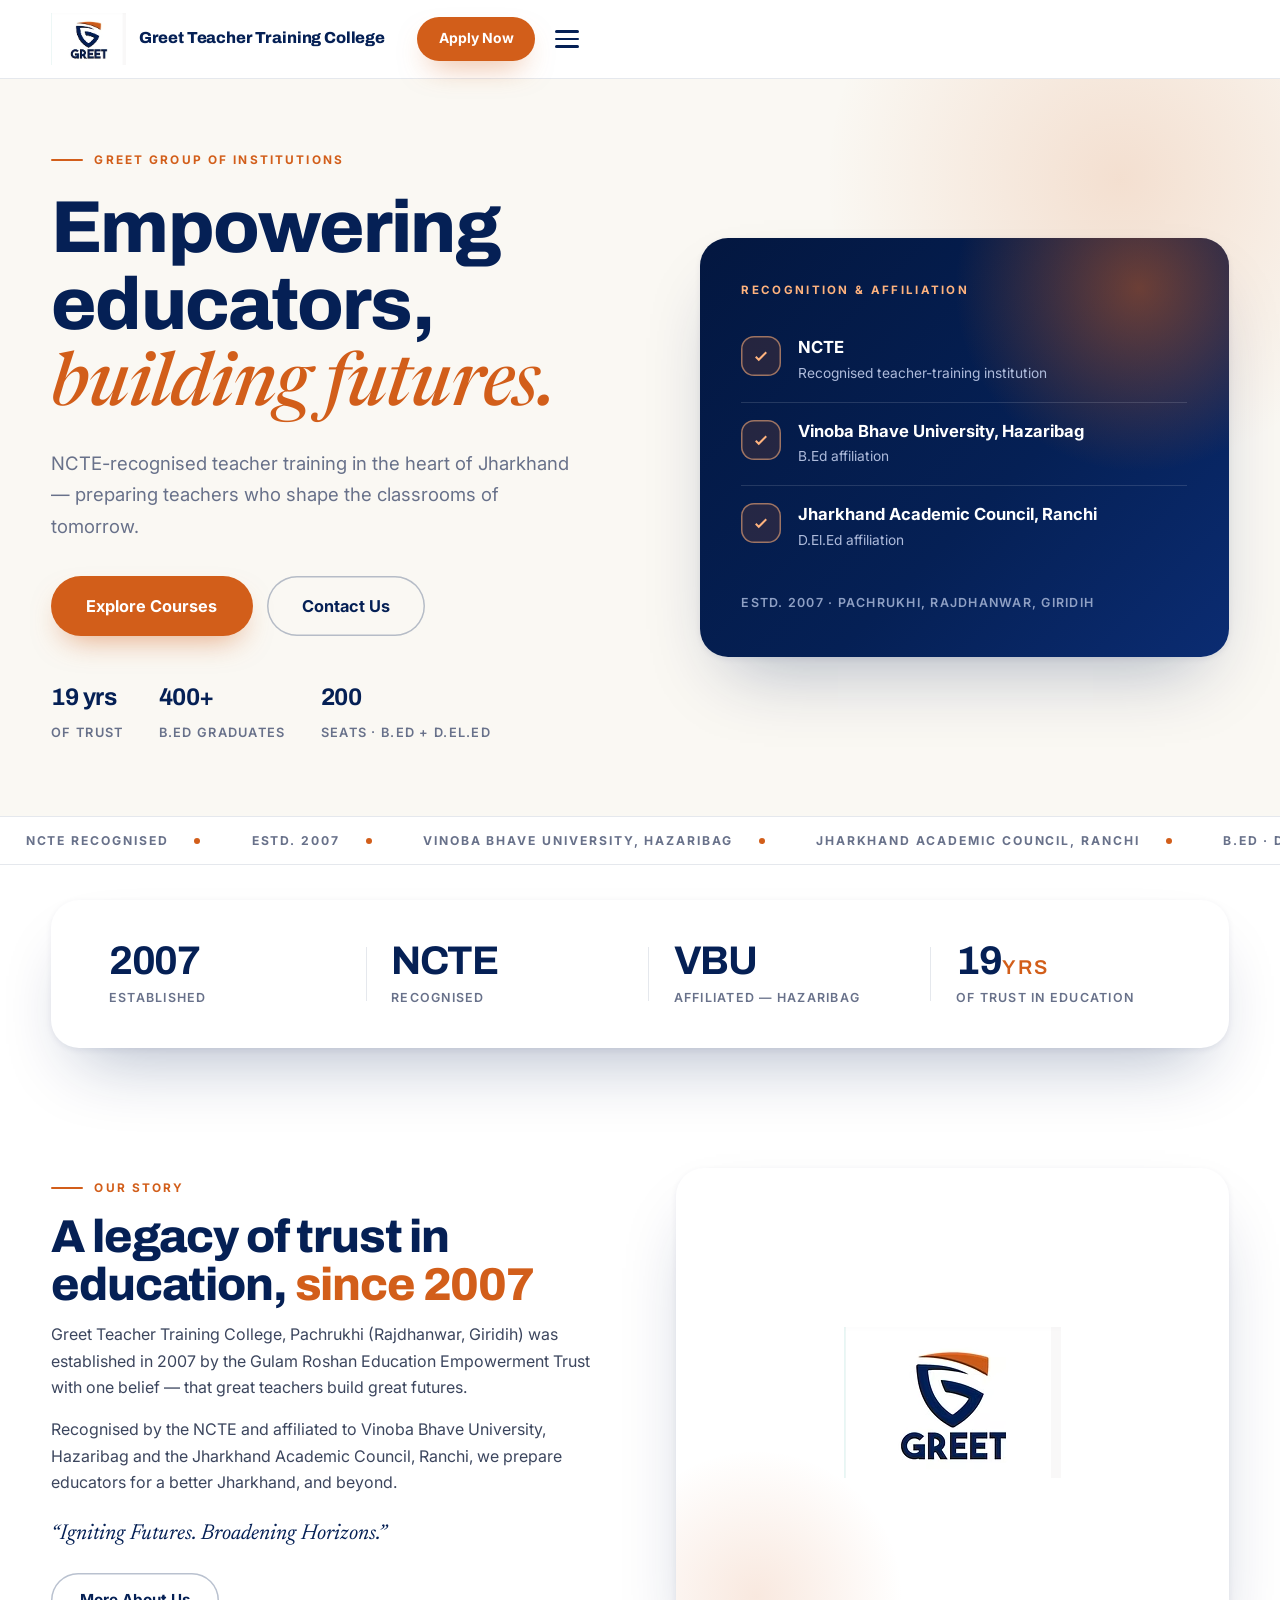
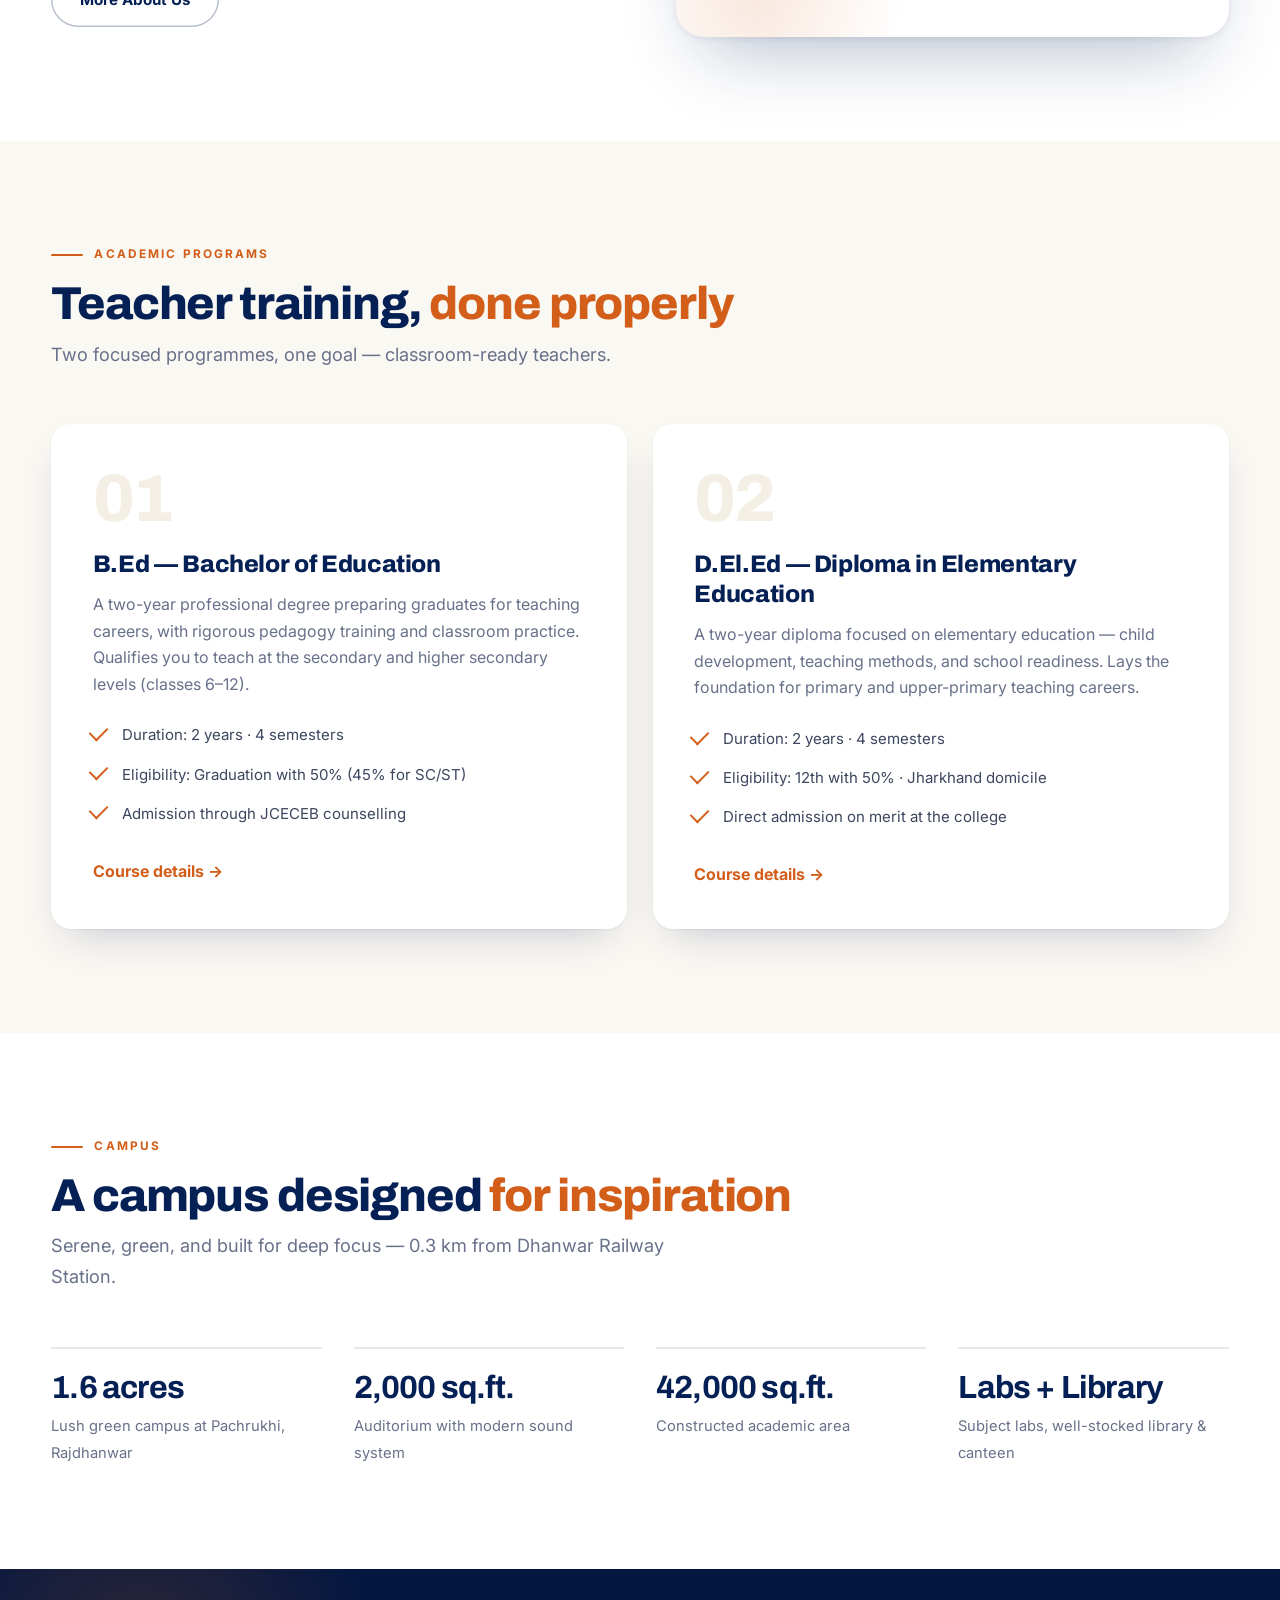
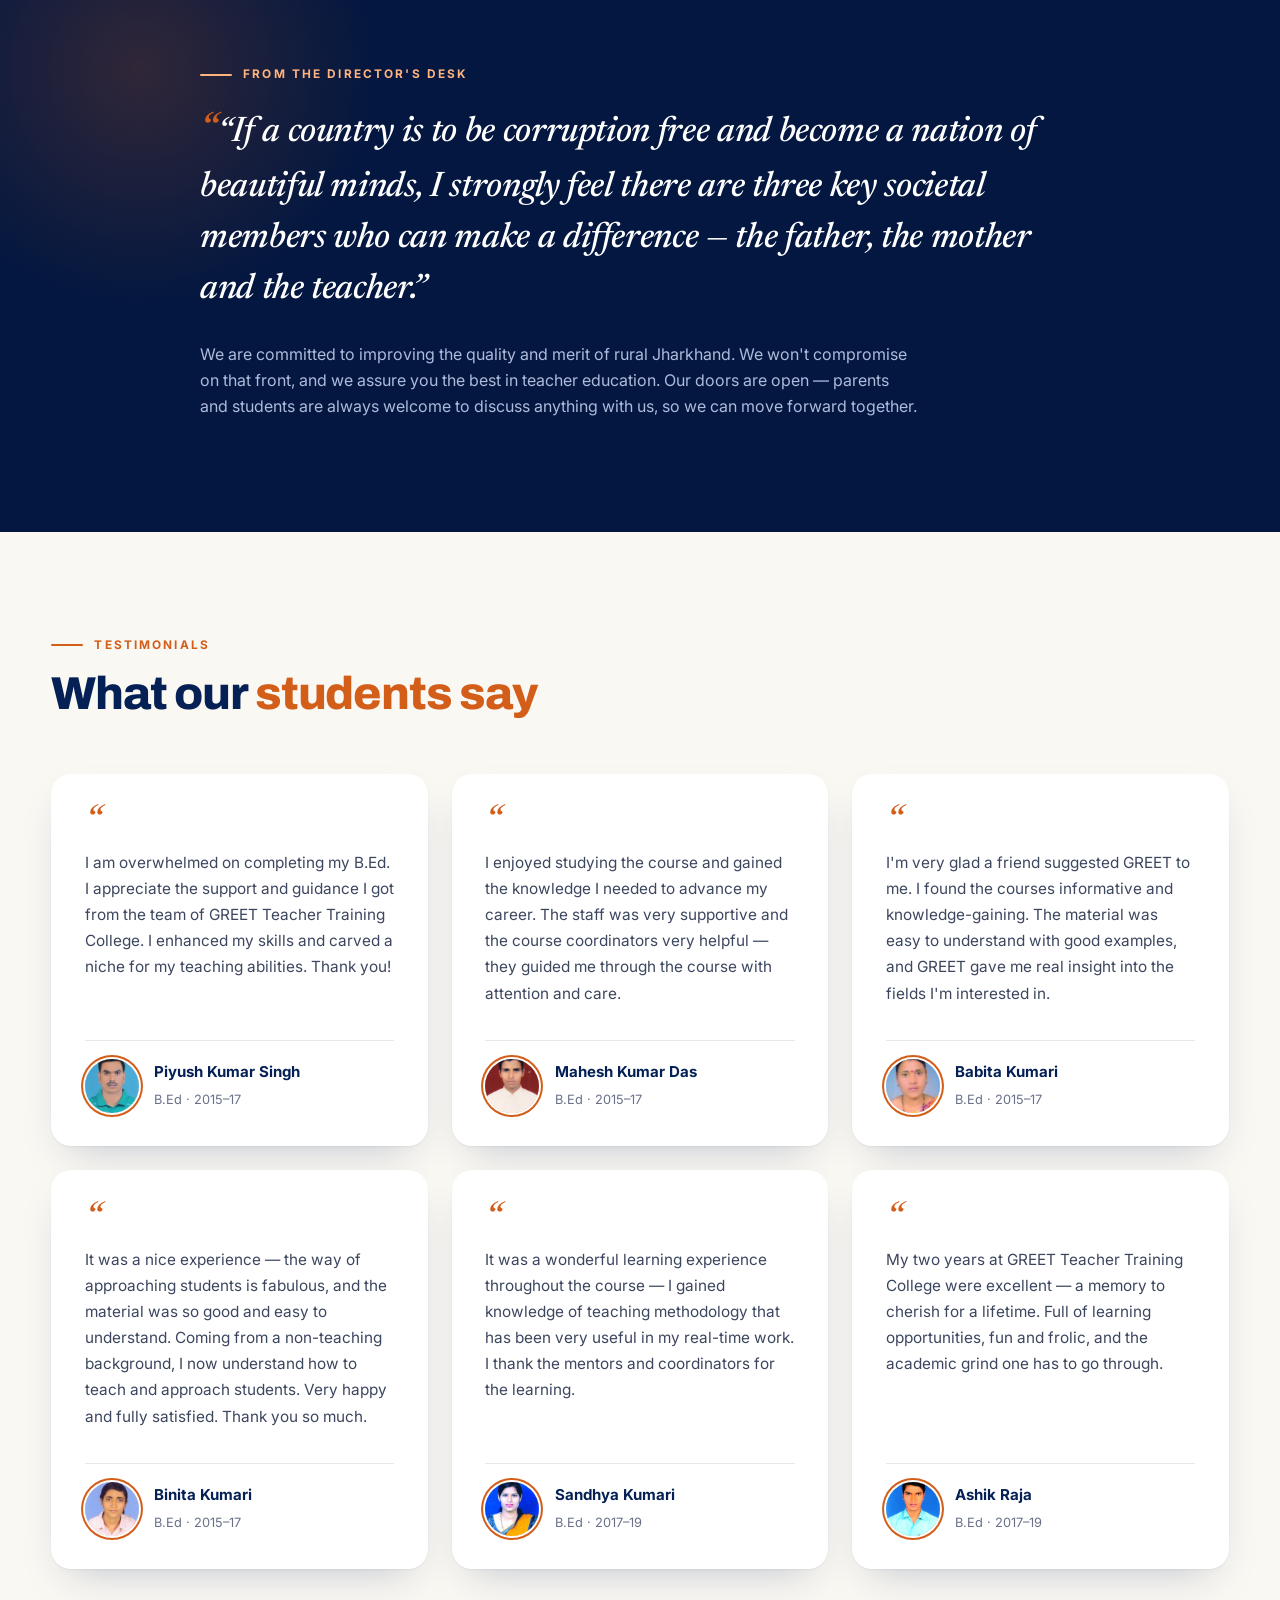
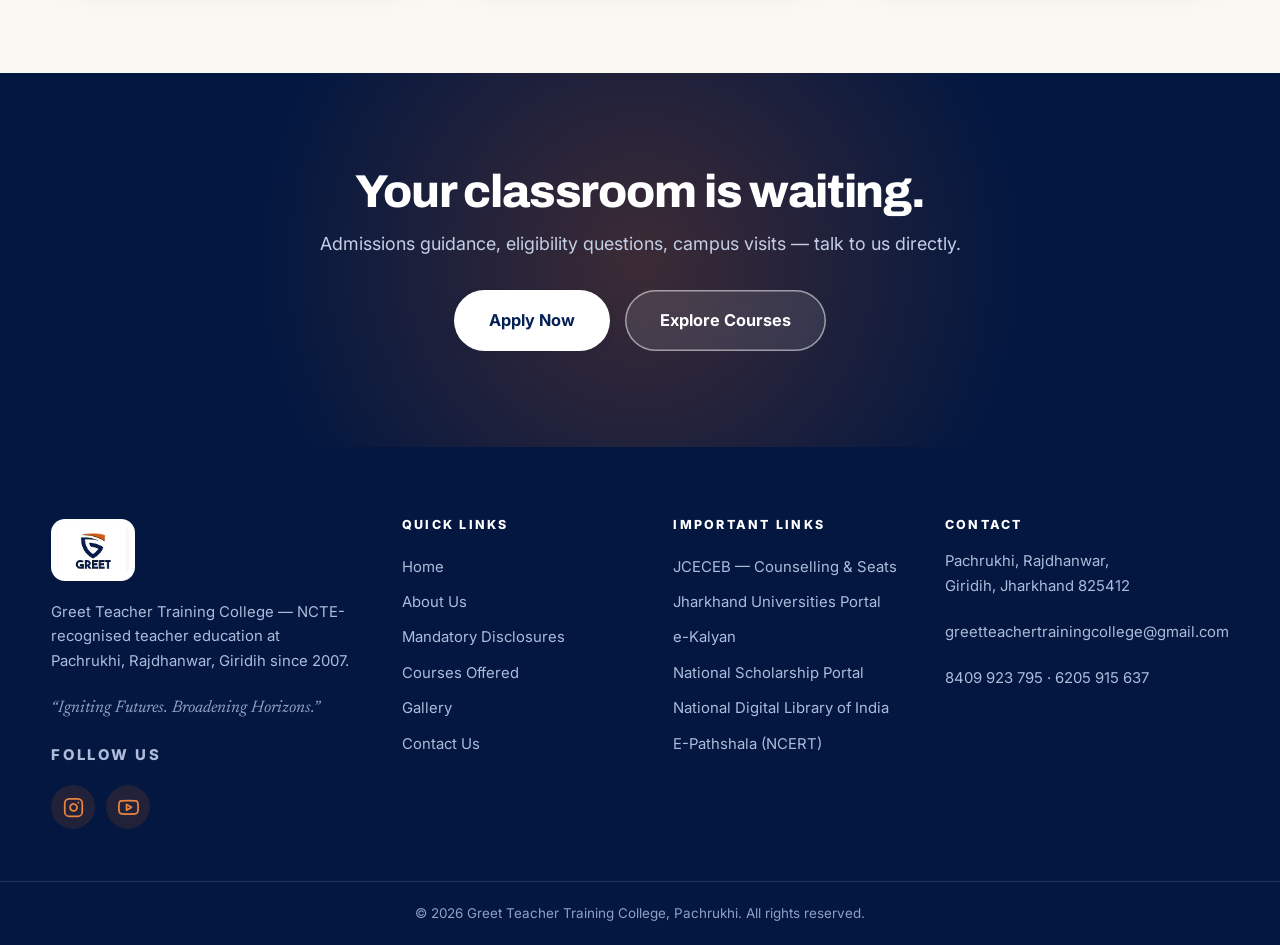
==== index.html @ b2c945ea "Update index.html" ====
<!DOCTYPE html>
<html lang="en">
<head>
<meta charset="UTF-8">
<meta name="viewport" content="width=device-width, initial-scale=1, viewport-fit=cover">
<meta name="theme-color" content="#ffffff">
<title>Greet Teacher Training College | B.Ed &amp; D.El.Ed in Giridih, Jharkhand</title>
<meta name="description" content="Greet Teacher Training College, Pachrukhi (Rajdhanwar, Giridih) — NCTE-recognised B.Ed and D.El.Ed programmes affiliated to Vinoba Bhave University, Hazaribag and Jharkhand Academic Council, Ranchi. Empowering educators since 2007.">
<link rel="canonical" href="https://greetteachertrainingcollege.in/">
<meta name="robots" content="index, follow, max-image-preview:large">
<meta name="geo.region" content="IN-JH">
<meta name="geo.placename" content="Rajdhanwar, Giridih, Jharkhand">
<meta name="ICBM" content="24.419503, 85.964501">
<meta property="og:type" content="website">
<meta property="og:site_name" content="Greet Teacher Training College">
<meta property="og:title" content="Greet Teacher Training College | B.Ed & D.El.Ed in Giridih, Jharkhand">
<meta property="og:description" content="NCTE-recognised B.Ed and D.El.Ed programmes at Pachrukhi, Rajdhanwar (Giridih, Jharkhand). Affiliated to Vinoba Bhave University, Hazaribag and Jharkhand Academic Council, Ranchi.">
<meta property="og:url" content="https://greetteachertrainingcollege.in/">
<meta property="og:image" content="https://greetteachertrainingcollege.in/images/campus.jpg">
<meta property="og:locale" content="en_IN">
<meta name="twitter:card" content="summary_large_image">
<meta name="twitter:title" content="Greet Teacher Training College | B.Ed & D.El.Ed in Giridih, Jharkhand">
<meta name="twitter:description" content="NCTE-recognised B.Ed and D.El.Ed programmes at Pachrukhi, Rajdhanwar (Giridih, Jharkhand). Affiliated to VBU Hazaribag and JAC Ranchi.">
<meta name="twitter:image" content="https://greetteachertrainingcollege.in/images/campus.jpg">
<script type="application/ld+json">
{
  "@context": "https://schema.org",
  "@type": "CollegeOrUniversity",
  "name": "Greet Teacher Training College",
  "alternateName": ["GREET Teacher Training College", "GREET Group of Institutions"],
  "url": "https://greetteachertrainingcollege.in/",
  "sameAs": [
    "https://www.instagram.com/greet.0fficial",
    "https://www.youtube.com/@greetteachertrainingcolleg1295"
  ],
  "logo": "https://greetteachertrainingcollege.in/images/logo.png",
  "image": "https://greetteachertrainingcollege.in/images/campus.jpg",
  "description": "NCTE-recognised teacher training college at Pachrukhi, Rajdhanwar (Giridih, Jharkhand) offering B.Ed and D.El.Ed programmes, affiliated to Vinoba Bhave University, Hazaribag and Jharkhand Academic Council, Ranchi.",
  "foundingDate": "2007",
  "address": {
    "@type": "PostalAddress",
    "streetAddress": "Railway Station Road, Dhanwar, Pachrukhi, Rajdhanwar",
    "addressLocality": "Rajdhanwar",
    "addressRegion": "Jharkhand",
    "postalCode": "825412",
    "addressCountry": "IN"
  },
  "geo": { "@type": "GeoCoordinates", "latitude": 24.419503, "longitude": 85.964501 },
  "telephone": "+91-8409923795",
  "email": "greetteachertrainingcollege@gmail.com",
  "areaServed": [
    { "@type": "City", "name": "Rajdhanwar" },
    { "@type": "City", "name": "Giridih" },
    { "@type": "AdministrativeArea", "name": "Jharkhand" }
  ]
}
</script>
<link rel="preconnect" href="https://fonts.googleapis.com">
<link rel="preconnect" href="https://fonts.gstatic.com" crossorigin>
<link href="https://fonts.googleapis.com/css2?family=Archivo:wght@500;600;700;800&family=Inter:wght@400;500;600;700&family=Newsreader:ital,opsz,wght@1,6..72,500;1,6..72,600&display=swap" rel="stylesheet">
<link rel="stylesheet" href="css/styles.css?v=8">
<link rel="icon" type="image/png" href="images/logo.png">
</head>
<body>

<header class="site-header" id="siteHeader">
  <div class="wrap header-inner">
    <a href="#/" class="brand" aria-label="Greet Teacher Training College — home">
      <img src="images/logo.png" alt="GREET logo" class="brand-logo">
      <span class="brand-text">
        <strong>Greet Teacher Training College</strong>
        <small>GREET Group of Institutions · Pachrukhi, Giridih</small>
      </span>
    </a>
      <nav class="navbar" id="mainNav" aria-label="Primary">
        <div class="navbar-inner">
          <a href="#/" data-route="">Home</a>
          <div class="nav-drop nav-drop--inline">
            <button class="nav-drop-btn" aria-expanded="false" aria-haspopup="true">About Us
              <svg viewBox="0 0 24 24" width="12" height="12" fill="none" stroke="currentColor" stroke-width="2.4"><path d="m6 9 6 6 6-6"/></svg></button>
            <div class="nav-drop-menu">
              <a href="#/about" data-route="about">About Us</a>
              <a href="#/about-mission" data-route="about-mission">Mission &amp; Vision</a>
              <a href="#/about-achievements" data-route="about-achievements">Achievements</a>
              <a href="#/about-faculties" data-route="about-faculties">Our Faculties</a>
              <a href="#/about-infrastructure" data-route="about-infrastructure">Infrastructure &amp; Facilities</a>
            </div>
          </div>
          <div class="nav-drop nav-drop--inline">
            <button class="nav-drop-btn" aria-expanded="false" aria-haspopup="true">Mandatory Disclosures
              <svg viewBox="0 0 24 24" width="12" height="12" fill="none" stroke="currentColor" stroke-width="2.4"><path d="m6 9 6 6 6-6"/></svg></button>
            <div class="nav-drop-menu">
              <a href="#/disclosures" data-route="disclosures">Overview</a>
              <a href="#/disclosure-affiliation" data-route="disclosure-affiliation">Affiliation</a>
              <a href="#/disclosure-recognition" data-route="disclosure-recognition">Recognition</a>
              <a href="#/disclosure-approvals" data-route="disclosure-approvals">Approvals</a>
              <a href="#/disclosure-land-affidavit" data-route="disclosure-land-affidavit">Land Affidavit</a>
              <a href="#/disclosure-12a" data-route="disclosure-12a">12A (CIT Exemption)</a>
              <a href="#/disclosure-qci" data-route="disclosure-qci">QCI Report</a>
            </div>
          </div>
          <a href="#/courses" data-route="courses">Courses Offered</a>
          <a href="#/gallery" data-route="gallery">Gallery</a>
          <a href="#/contact" data-route="contact">Contact Us</a>
          <div class="nav-drop">
            <button class="nav-drop-btn" aria-expanded="false" aria-haspopup="true">Our Colleges
              <svg viewBox="0 0 24 24" width="12" height="12" fill="none" stroke="currentColor" stroke-width="2.4"><path d="m6 9 6 6 6-6"/></svg></button>
            <div class="nav-drop-menu">
              <a href="https://example.com/physical-education-placeholder" target="_blank" rel="noopener">Physical Education
                <svg viewBox="0 0 24 24" width="11" height="11" fill="none" stroke="currentColor" stroke-width="2.4"><path d="M7 17 17 7M7 7h10v10"/></svg></a>
              <a href="https://www.greetnursingcollege.in/" target="_blank" rel="noopener">Nursing College
                <svg viewBox="0 0 24 24" width="11" height="11" fill="none" stroke="currentColor" stroke-width="2.4"><path d="M7 17 17 7M7 7h10v10"/></svg></a>
              <a href="https://www.greeteveningdegreecollege.in/" target="_blank" rel="noopener">Degree College
                <svg viewBox="0 0 24 24" width="11" height="11" fill="none" stroke="currentColor" stroke-width="2.4"><path d="M7 17 17 7M7 7h10v10"/></svg></a>
            </div>
          </div>
          <div class="nav-portals">
            <p>Counselling Portals</p>
            <a href="https://jceceb.jharkhand.gov.in/Default.aspx" target="_blank" rel="noopener"><span>JCECEB — Counselling &amp; Seats</span><svg viewBox="0 0 24 24" width="13" height="13" fill="none" stroke="currentColor" stroke-width="2.4" aria-hidden="true"><path d="M7 17 17 7M7 7h10v10"/></svg></a>
            <a href="https://universities.jharkhand.gov.in/home" target="_blank" rel="noopener"><span>Jharkhand Universities Portal</span><svg viewBox="0 0 24 24" width="13" height="13" fill="none" stroke="currentColor" stroke-width="2.4" aria-hidden="true"><path d="M7 17 17 7M7 7h10v10"/></svg></a>
          </div>
        </div>
      </nav>
    <div class="header-actions">
      <a href="#/contact" class="btn btn-primary btn-sm">Apply Now</a>
      <button class="menu-toggle" id="menuToggle" aria-label="Open menu" aria-expanded="false">
        <span></span><span></span><span></span>
      </button>
    </div>
  </div>
</header>

<main id="app">

  <!-- ============ HOME ============ -->
  <section class="view" data-view="home">
    <div class="hero">
      <div class="wrap hero-grid">
        <div class="hero-copy">
          <p class="eyebrow">GREET Group of Institutions</p>
          <h1>Empowering educators, <span class="accent-serif">building futures.</span></h1>
          <p class="hero-sub">NCTE-recognised teacher training in the heart of Jharkhand — preparing teachers who shape the classrooms of tomorrow.</p>
          <div class="hero-ctas">
            <a href="#/courses" class="btn btn-primary btn-lg">Explore Courses</a>
            <a href="#/contact" class="btn btn-outline btn-lg">Contact Us</a>
          </div>
          <div class="hero-meta">
            <div><strong>19 yrs</strong><span>Of trust</span></div>
            <div><strong>400+</strong><span>B.Ed graduates</span></div>
            <div><strong>200</strong><span>Seats · B.Ed + D.El.Ed</span></div>
          </div>
        </div>
        <div class="hero-media">
          <div class="hero-panel">
            <p class="hero-panel-eyebrow">Recognition &amp; Affiliation</p>
            <ul class="hero-panel-list">
              <li>
                <span class="hero-panel-tick"><svg viewBox="0 0 24 24" width="18" height="18" fill="none" stroke="currentColor" stroke-width="2.6"><path d="m5 13 4 4L19 7"/></svg></span>
                <div><strong>NCTE</strong><small>Recognised teacher-training institution</small></div>
              </li>
              <li>
                <span class="hero-panel-tick"><svg viewBox="0 0 24 24" width="18" height="18" fill="none" stroke="currentColor" stroke-width="2.6"><path d="m5 13 4 4L19 7"/></svg></span>
                <div><strong>Vinoba Bhave University, Hazaribag</strong><small>B.Ed affiliation</small></div>
              </li>
              <li>
                <span class="hero-panel-tick"><svg viewBox="0 0 24 24" width="18" height="18" fill="none" stroke="currentColor" stroke-width="2.6"><path d="m5 13 4 4L19 7"/></svg></span>
                <div><strong>Jharkhand Academic Council, Ranchi</strong><small>D.El.Ed affiliation</small></div>
              </li>
            </ul>
            <p class="hero-panel-foot">Estd. 2007 · Pachrukhi, Rajdhanwar, Giridih</p>
          </div>
        </div>
      </div>
      <div class="ticker" aria-hidden="true">
        <div class="ticker-track">
          <span>NCTE Recognised</span><span>Estd. 2007</span><span>Vinoba Bhave University, Hazaribag</span><span>Jharkhand Academic Council, Ranchi</span><span>B.Ed · D.El.Ed</span><span>Pachrukhi, Rajdhanwar, Giridih</span>
          <span>NCTE Recognised</span><span>Estd. 2007</span><span>Vinoba Bhave University, Hazaribag</span><span>Jharkhand Academic Council, Ranchi</span><span>B.Ed · D.El.Ed</span><span>Pachrukhi, Rajdhanwar, Giridih</span>
        </div>
      </div>
    </div>

    <div class="stats-band">
      <div class="wrap stats-grid">
        <div class="stat reveal"><strong>2007</strong><span>Established</span></div>
        <div class="stat reveal"><strong>NCTE</strong><span>Recognised</span></div>
        <div class="stat reveal"><strong>VBU</strong><span>Affiliated — Hazaribag</span></div>
        <div class="stat reveal"><strong>19<span class="yrs">yrs</span></strong><span>Of trust in education</span></div>
      </div>
    </div>

    <div class="section">
      <div class="wrap split">
        <div class="reveal">
          <p class="eyebrow">Our Story</p>
          <h2>A legacy of trust in education, <span class="accent-text">since 2007</span></h2>
          <p>Greet Teacher Training College, Pachrukhi (Rajdhanwar, Giridih) was established in 2007 by the Gulam Roshan Education Empowerment Trust with one belief — that great teachers build great futures.</p>
          <p>Recognised by the NCTE and affiliated to Vinoba Bhave University, Hazaribag and the Jharkhand Academic Council, Ranchi, we prepare educators for a better Jharkhand, and beyond.</p>
          <p class="tagline">“Igniting Futures. Broadening Horizons.”</p>
          <a href="#/about" class="btn btn-outline">More About Us</a>
        </div>
        <div class="split-media reveal">
          <div class="logo-card">
            <img src="images/logo.png" alt="GREET — Greet Teacher Training College">
          </div>
        </div>
      </div>
    </div>

    <div class="section section-soft">
      <div class="wrap">
        <div class="section-head reveal">
          <p class="eyebrow">Academic Programs</p>
          <h2>Teacher training, <span class="accent-text">done properly</span></h2>
          <p class="lead">Two focused programmes, one goal — classroom-ready teachers.</p>
        </div>
        <div class="course-cards">
          <article class="course-card reveal">
            <span class="course-num">01</span>
            <h3>B.Ed — Bachelor of Education</h3>
            <p>A two-year professional degree preparing graduates for teaching careers, with rigorous pedagogy training and classroom practice. Qualifies you to teach at the secondary and higher secondary levels (classes 6–12).</p>
            <ul class="tick-list">
              <li>Duration: 2 years · 4 semesters</li>
              <li>Eligibility: Graduation with 50% (45% for SC/ST)</li>
              <li>Admission through JCECEB counselling</li>
            </ul>
            <a href="#/courses" class="text-link">Course details →</a>
          </article>
          <article class="course-card reveal">
            <span class="course-num">02</span>
            <h3>D.El.Ed — Diploma in Elementary Education</h3>
            <p>A two-year diploma focused on elementary education — child development, teaching methods, and school readiness. Lays the foundation for primary and upper-primary teaching careers.</p>
            <ul class="tick-list">
              <li>Duration: 2 years · 4 semesters</li>
              <li>Eligibility: 12th with 50% · Jharkhand domicile</li>
              <li>Direct admission on merit at the college</li>
            </ul>
            <a href="#/courses" class="text-link">Course details →</a>
          </article>
        </div>
      </div>
    </div>

    <div class="section">
      <div class="wrap">
        <div class="section-head reveal">
          <p class="eyebrow">Campus</p>
          <h2>A campus designed <span class="accent-text">for inspiration</span></h2>
          <p class="lead">Serene, green, and built for deep focus — 0.3 km from Dhanwar Railway Station.</p>
        </div>
        <div class="facts-grid">
          <div class="fact reveal"><strong>1.6 acres</strong><span>Lush green campus at Pachrukhi, Rajdhanwar</span></div>
          <div class="fact reveal"><strong>2,000 sq.ft.</strong><span>Auditorium with modern sound system</span></div>
          <div class="fact reveal"><strong>42,000 sq.ft.</strong><span>Constructed academic area</span></div>
          <div class="fact reveal"><strong>Labs + Library</strong><span>Subject labs, well-stocked library &amp; canteen</span></div>
        </div>
      </div>
    </div>

    <div class="director-band">
      <div class="wrap reveal">
        <p class="eyebrow">From the Director's Desk</p>
        <blockquote>“If a country is to be corruption free and become a nation of beautiful minds, I strongly feel there are three key societal members who can make a difference — the father, the mother and the teacher.”</blockquote>
        <p>We are committed to improving the quality and merit of rural Jharkhand. We won't compromise on that front, and we assure you the best in teacher education. Our doors are open — parents and students are always welcome to discuss anything with us, so we can move forward together.</p>
      </div>
    </div>

    <div class="section section-soft">
      <div class="wrap">
        <div class="section-head reveal">
          <p class="eyebrow">Testimonials</p>
          <h2>What our <span class="accent-text">students say</span></h2>
        </div>
        <div class="testi-grid" id="testiGrid"></div>
      </div>
    </div>

    <div class="cta-band">
      <div class="wrap reveal">
        <h2>Your classroom is waiting.</h2>
        <p>Admissions guidance, eligibility questions, campus visits — talk to us directly.</p>
        <div class="hero-ctas">
          <a href="#/contact" class="btn btn-white btn-lg">Apply Now</a>
          <a href="#/courses" class="btn btn-ghost btn-lg">Explore Courses</a>
        </div>
      </div>
    </div>
  </section>

  <!-- ============ ABOUT ============ -->
  <section class="view" data-view="about">
    <div class="page-head">
      <div class="wrap reveal">
        <p class="eyebrow">About Us</p>
        <h1>About <span class="accent-text">GREET</span></h1>
        <p class="lead">Not just building teachers — nurturing visionaries for Jharkhand and beyond.</p>
      </div>
    </div>
    <div class="section">
      <div class="wrap narrow reveal">
        <nav class="subnav" aria-label="About Us sections">
          <a href="#/about-mission">Mission &amp; Vision</a>
          <a href="#/about-achievements">Achievements</a>
          <a href="#/about-faculties">Our Faculties</a>
          <a href="#/about-infrastructure">Infrastructure &amp; Facilities</a>
        </nav>
        <p>At GREET College, we are not just building teachers; we are nurturing visionaries. Established in 2007 by the Gulam Roshan Education Empowerment Trust, we have grown into Jharkhand's vibrant, modern co-educational institute — passionately dedicated to shaping the next generation of impactful educators with a global outlook.</p>
        <h3>A campus designed for inspiration</h3>
        <p>Discover your full potential within the serene and inspiring atmosphere of Pachrukhi, Rajdhanwar, Giridih. Our campus offers the perfect blend of tranquility and accessibility — just 0.3 km from Dhanwar Railway Station and 1.5 km from Bada Chowk, so you're seamlessly connected while enjoying an environment built for deep focus and personal growth.</p>
        <p>Spread over a lush green 1.6-acre landscape with 42,000 sq. ft. of constructed area, GREET's modern infrastructure includes dedicated, well-equipped classrooms, specialised laboratories for practical training, a spacious 2,000 sq. ft. auditorium with a modern sound system for seminars and events, comfortable common rooms, comprehensive fire-safety arrangements, and an on-campus canteen.</p>
        <h3>Academic excellence &amp; recognition</h3>
        <p>Our professional journey is anchored by robust official recognition — including recognition by the National Council for Teacher Education (NCTE) and affiliation with Vinoba Bhave University, Hazaribag and the Jharkhand Academic Council, Ranchi.</p>
        <p>Our Bachelor of Education (B.Ed) programme is crafted for graduates ready to shape young minds in secondary and higher secondary schools, while our Diploma in Elementary Education (D.El.Ed) equips intermediate-pass students with the foundational skills essential for primary education.</p>
        <p class="tagline">“Igniting Futures. Broadening Horizons. For a better Jharkhand, and beyond.”</p>
      </div>
    </div>
    <div class="section section-soft">
      <div class="wrap">
        <div class="facts-grid">
          <div class="fact reveal"><strong>2007</strong><span>Year of establishment</span></div>
          <div class="fact reveal"><strong>NCTE</strong><span>National Council for Teacher Education — recognised</span></div>
          <div class="fact reveal"><strong>VBU, Hazaribag</strong><span>Vinoba Bhave University affiliation</span></div>
          <div class="fact reveal"><strong>JAC, Ranchi</strong><span>Jharkhand Academic Council affiliation</span></div>
        </div>
      </div>
    </div>
  </section>

  <!-- ============ DISCLOSURES ============ -->
  <section class="view" data-view="disclosures">
    <div class="page-head">
      <div class="wrap reveal">
        <p class="eyebrow">Transparency</p>
        <h1>Mandatory <span class="accent-text">Disclosures</span></h1>
        <p class="lead">Institutional facts, stated plainly — as required.</p>
      </div>
    </div>
    <div class="section">
      <div class="wrap narrow">
        <nav class="subnav" aria-label="Mandatory disclosure documents">
          <a href="#/disclosure-affiliation">Affiliation</a>
          <a href="#/disclosure-recognition">Recognition</a>
          <a href="#/disclosure-approvals">Approvals</a>
          <a href="#/disclosure-land-affidavit">Land Affidavit</a>
          <a href="#/disclosure-12a">12A (CIT Exemption)</a>
          <a href="#/disclosure-qci">QCI Report</a>
        </nav>
        <div class="disclosure reveal">
          <h3>1 · Institution Details</h3>
          <dl>
            <div><dt>Name</dt><dd>Greet Teacher Training College (GREET Group of Institutions)</dd></div>
            <div><dt>Address</dt><dd>Railway Station Road, Dhanwar, Pachrukhi, Rajdhanwar, Giridih, Jharkhand 825412</dd></div>
            <div><dt>Established</dt><dd>2007</dd></div>
            <div><dt>Run by</dt><dd>Gulam Roshan Education Empowerment Trust</dd></div>
          </dl>
        </div>
        <div class="disclosure reveal">
          <h3>2 · Recognition &amp; Affiliation</h3>
          <dl>
            <div><dt>Recognition</dt><dd>Recognised by the National Council for Teacher Education (NCTE)</dd></div>
            <div><dt>Affiliation</dt><dd>Affiliated to Vinoba Bhave University, Hazaribag</dd></div>
            <div><dt>Affiliation</dt><dd>Affiliated to Jharkhand Academic Council, Ranchi</dd></div>
          </dl>
        </div>
        <div class="disclosure reveal">
          <h3>3 · Programmes Offered</h3>
          <dl>
            <div><dt>B.Ed</dt><dd>Bachelor of Education — 2 years · 4 semesters · intake 100</dd></div>
            <div><dt>D.El.Ed</dt><dd>Diploma in Elementary Education — 2 years · 4 semesters · intake 100</dd></div>
          </dl>
        </div>
        <div class="disclosure reveal">
          <h3>4 · Contact for Information</h3>
          <dl>
            <div><dt>Email</dt><dd>greetteachertrainingcollege@gmail.com</dd></div>
            <div><dt>Phone</dt><dd>8409 923 795 · 6205 915 637 · 9199 458 516 · 7482 096 035</dd></div>
          </dl>
        </div>
      </div>
    </div>
  </section>

  <!-- ============ ABOUT: MISSION & VISION ============ -->
  <section class="view" data-view="about-mission">
    <div class="page-head">
      <div class="wrap reveal">
        <p class="eyebrow">About Us</p>
        <h1>Mission &amp; <span class="accent-text">Vision</span></h1>
        <p class="lead">Why GREET exists — and what it promises every student who walks through its gates.</p>
      </div>
    </div>
    <div class="section">
      <div class="wrap narrow">
        <div class="disclosure reveal">
          <h3>Our Mission</h3>
          <p>Our mission is to provide the best learning platform to produce the best teachers for the upcoming needs of society — by providing them with quality education at an affordable cost, so as to mould the students into confident individuals with disciplined human values, and to build in them the ability to contribute to the educational growth of society by imparting quality teaching to each and every segment of it. We provide a healthy ambience for our students to pursue B.Ed and D.El.Ed.</p>
          <p>The mission of Greet Teacher Training College is to develop and popularise methodical teaching at the secondary level of education, under the guidance of the NCTE and Vinoba Bhave University — to create a flow of manpower who are knowledgeable, efficient and employable not only in schools but also in NGOs, and who, even as members of society, are capable of contributing to the educational environment of society.</p>
        </div>
        <div class="disclosure reveal">
          <h3>Our Objectives</h3>
          <ul class="tick-list">
            <li>To make the B.Ed course easily accessible to eligible students through this institution.</li>
            <li>To involve society in general in contributing to the fulfilment of the aims of GREET.</li>
            <li>To create a flow of employable teachers who will be motivated to fill the deficiency in the instructional ambience in the state as well as abroad.</li>
            <li>To conduct survey work in the educational field and to provide a seminar and discussion forum on educational and other social aspects.</li>
            <li>To inculcate among the students of this institution a thirst for knowledge through their lives.</li>
            <li>To make Greet Teacher Training College — as an institution and as an organisation — a centre for the acquisition, excellence and dissemination of knowledge, information, education and culture.</li>
          </ul>
        </div>
        <div class="disclosure reveal">
          <h3>Where Our Students Go</h3>
          <p>Over the years, more than 400 students have earned their B.Ed degrees from GREET, and the D.El.Ed programme — introduced in 2019 — has grown with every batch. Our students come not only from Giridih district but from different parts of India, and almost all of them are now well placed in their lives.</p>
          <p>Students completing their B.Ed from GREET can join M.Ed courses, or join services in private and government-aided schools. Students completing D.El.Ed can go on to B.Ed, or join as teachers in kindergarten or middle schools.</p>
          <p class="tagline">“Igniting Futures. Broadening Horizons.”</p>
        </div>
      </div>
    </div>
  </section>

  <!-- ============ ABOUT: ACHIEVEMENTS ============ -->
  <section class="view" data-view="about-achievements">
    <div class="page-head">
      <div class="wrap reveal">
        <p class="eyebrow">About Us</p>
        <h1>Our <span class="accent-text">Achievements</span></h1>
        <p class="lead">The story of what GREET has built — and where it is headed.</p>
      </div>
    </div>
    <div class="section">
      <div class="wrap">
        <div class="section-head reveal">
          <p class="eyebrow">Milestones</p>
          <h2>A record we're <span class="accent-text">still writing</span></h2>
          <p class="lead">The college is compiling its official achievements archive. The milestones below are confirmed; the full honours list will be published here as it is verified.</p>
        </div>
        <div class="facts-grid">
          <div class="fact reveal"><strong>2007</strong><span>College established at Pachrukhi, Rajdhanwar</span></div>
          <div class="fact reveal"><strong>NCTE</strong><span>Recognition for the B.Ed and D.El.Ed programmes</span></div>
          <div class="fact reveal"><strong>400+</strong><span>B.Ed graduates placed in schools across India</span></div>
          <div class="fact reveal"><strong>200</strong><span>Sanctioned seats — B.Ed and D.El.Ed</span></div>
        </div>
      </div>
    </div>
    <div class="cta-band">
      <div class="wrap reveal">
        <h2>Empower your teaching career.</h2>
        <p>Join Greet Teacher Training College and embark on a journey of professional growth and success — with innovative programmes and experienced faculty that equip you with the skills to excel in education.</p>
        <div class="hero-ctas">
          <a href="#/contact" class="btn btn-white btn-lg">Apply Now</a>
          <a href="#/about-faculties" class="btn btn-ghost btn-lg">Meet the Faculty</a>
        </div>
      </div>
    </div>
  </section>

  <!-- ============ ABOUT: FACULTIES ============ -->
  <section class="view" data-view="about-faculties">
    <div class="page-head">
      <div class="wrap reveal">
        <p class="eyebrow">About Us</p>
        <h1>Our <span class="accent-text">Faculties</span></h1>
        <p class="lead">The complete faculty list of Greet Teacher Training College — 42 members across the B.Ed and D.El.Ed programmes.</p>
      </div>
    </div>
    <div class="section">
      <div class="wrap">
        <div class="facts-grid" style="margin-bottom:2.6rem">
          <div class="fact reveal"><strong>16</strong><span>B.Ed teaching faculty</span></div>
          <div class="fact reveal"><strong>6</strong><span>B.Ed non-teaching staff</span></div>
          <div class="fact reveal"><strong>16</strong><span>D.El.Ed teaching faculty</span></div>
          <div class="fact reveal"><strong>4</strong><span>D.El.Ed non-teaching staff</span></div>
        </div>

        <div class="table-wrap reveal">
          <table class="faculty-table">
            <caption>B.Ed — Teaching Faculty</caption>
            <thead><tr><th>S.No</th><th>Name</th><th>Professional Qualifications</th><th>Specialisation</th><th>Designation</th></tr></thead>
            <tbody>
              <tr><td>1</td><td>Dr. PUSPRAJ SINGH</td><td>B.Ed, M.Ed, Ph.D</td><td>Education</td><td>Principal</td></tr>
              <tr><td>2</td><td>Akhilesh Chandra Yadav</td><td>B.Ed, M.Ed</td><td>Economics</td><td>Assistant Prof(Lect)</td></tr>
              <tr><td>3</td><td>Dileep Kumar Singh</td><td>B.Ed, M.Ed, M.Phil.</td><td>English</td><td>Assistant Prof(Lect)</td></tr>
              <tr><td>4</td><td>RAJ BIR</td><td>B.Ed, M.Ed</td><td>Chemistry</td><td>Assistant Prof(Lect)</td></tr>
              <tr><td>5</td><td>Brijendra Kumar Yadav</td><td>B.Ed, M.Ed</td><td>Botany</td><td>Assistant Prof(Lect)</td></tr>
              <tr><td>6</td><td>SANTOSH KUMAR GAUR</td><td>B.Ed, M.Ed, Ph.D</td><td>Geography</td><td>Assistant Prof(Lect)</td></tr>
              <tr><td>7</td><td>RISHI KUMAR SHUKLA</td><td>B.Ed, M.Ed</td><td>History</td><td>Assistant Prof(Lect)</td></tr>
              <tr><td>8</td><td>MANOJ KUMAR</td><td>B.Ed, M.Ed</td><td>Philosophy</td><td>Assistant Professor(Lect)</td></tr>
              <tr><td>9</td><td>AKHILESH YADAV</td><td>B.Ed, M.Ed</td><td>Education</td><td>Assistant Professor(Lect)</td></tr>
              <tr><td>10</td><td>Santosh Kumar Singh</td><td>B.Ed, M.Ed</td><td>Psychology</td><td>Assistant Prof(Lect)</td></tr>
              <tr><td>11</td><td>Pushpa LATA SINGH</td><td>B.Ed., M.Ed.</td><td>Hindi</td><td>Assistant Prof(Lect.)</td></tr>
              <tr><td>12</td><td>SUNITA SINGH</td><td>B.Ed., M.Ed.</td><td>Sociology</td><td>Assistant Prof(Lect.)</td></tr>
              <tr><td>13</td><td>SHYAM SUNDAR</td><td>B.Ed, M.Ed</td><td>Mathematics</td><td>Assistant Prof(Lect)</td></tr>
              <tr><td>14</td><td>BRIJENDRA KUMAR DUBEY</td><td>B.A. in Music</td><td>Music</td><td>Lecturer in Music</td></tr>
              <tr><td>15</td><td>SANTOSH KUMAR</td><td>B.P.Ed., M.P.Ed.</td><td>Physical Education</td><td>Lecturer Physical Education</td></tr>
              <tr><td>16</td><td>PARMESHWARDEEN</td><td>B.Ed., Drawing &amp; Painting</td><td>Fine Art</td><td>Lecturer in Fine Art</td></tr>
            </tbody>
          </table>
        </div>

        <div class="table-wrap reveal">
          <table class="faculty-table">
            <caption>B.Ed — Non-Teaching Staff</caption>
            <thead><tr><th>S.No</th><th>Name</th><th>Designation</th></tr></thead>
            <tbody>
              <tr><td>1</td><td>Shahnwaz Khan</td><td>Office Superintendent</td></tr>
              <tr><td>2</td><td>Shaleha Nishat</td><td>Supporting Staff</td></tr>
              <tr><td>3</td><td>Subhash Kumar</td><td>Lab Assistant</td></tr>
              <tr><td>4</td><td>Sumita Sharma</td><td>Store Keeper</td></tr>
              <tr><td>5</td><td>Jayshankar Yadav</td><td>Librarian</td></tr>
              <tr><td>6</td><td>Farzana Parveen</td><td>Office Assistant</td></tr>
            </tbody>
          </table>
        </div>

        <div class="table-wrap reveal">
          <table class="faculty-table">
            <caption>D.El.Ed — Teaching Faculty</caption>
            <thead><tr><th>S.No</th><th>Name</th><th>Professional Qualifications</th><th>Specialisation</th><th>Designation</th></tr></thead>
            <tbody>
              <tr><td>1</td><td>Dr Kamlesh kumar Yadav</td><td>B.Ed, M.Ed, Ph.D</td><td>History</td><td>H.O.D</td></tr>
              <tr><td>2</td><td>Brijbhushan</td><td>B.Ed, M.Ed</td><td>Hindi</td><td>Assistant Prof(Lect)</td></tr>
              <tr><td>3</td><td>Shyamjeet Yadav</td><td>B.Ed, M.Ed</td><td>History</td><td>Assistant Prof(Lect)</td></tr>
              <tr><td>4</td><td>Subash Chandra Yadav</td><td>B.Ed, M.Ed</td><td>Sanskrit</td><td>Assistant Prof(Lect)</td></tr>
              <tr><td>5</td><td>Pramod Kumar Yadav</td><td>B.Ed, M.Ed</td><td>Political Science</td><td>Assistant Prof(Lect)</td></tr>
              <tr><td>6</td><td>Ravi Kant</td><td>B.Ed, M.A.Ed</td><td>Economics</td><td>Assistant Prof(Lect)</td></tr>
              <tr><td>7</td><td>Kamal Singh</td><td>B.Ed, M.Ed</td><td>Physics</td><td>Assistant Prof(Lect)</td></tr>
              <tr><td>8</td><td>Bhoopendra Singh Niranjan</td><td>B.Ed, M.Ed</td><td>Math</td><td>Assistant Prof(Lect)</td></tr>
              <tr><td>9</td><td>Dharamraj Yadav</td><td>B.Ed, M.Ed</td><td>Botany</td><td>Assistant Prof(Lect)</td></tr>
              <tr><td>10</td><td>Arvind kumar</td><td>B.Ed, M.Ed</td><td>Math</td><td>Assistant Prof(Lect)</td></tr>
              <tr><td>11</td><td>Ramvijay Yadav</td><td>B.Ed, M.Ed</td><td>Sociology</td><td>Assistant Prof(Lect)</td></tr>
              <tr><td>12</td><td>Amrish kumar</td><td>B.Ed, M.Ed</td><td>Education</td><td>Assistant Prof(Lect)</td></tr>
              <tr><td>13</td><td>Yatendra Kumar Yadav</td><td>B.Ed, M.Ed</td><td>Philosophy</td><td>Assistant Prof(Lect)</td></tr>
              <tr><td>14</td><td>Nitish Kumar</td><td>B.A, M.A (Music)</td><td>Music</td><td>Lecturer in Music</td></tr>
              <tr><td>15</td><td>Bhavesh Kumar</td><td>B.A, M.A (Fine Arts)</td><td>Fine Arts</td><td>Lecturer in Fine Arts</td></tr>
              <tr><td>16</td><td>Sheet Kumar</td><td>B.Ph.Ed, M.Ph.Ed</td><td>Physical Education</td><td>Lecturer in Physical Education</td></tr>
            </tbody>
          </table>
        </div>

        <div class="table-wrap reveal">
          <table class="faculty-table">
            <caption>D.El.Ed — Non-Teaching Staff</caption>
            <thead><tr><th>S.No</th><th>Name</th><th>Designation</th></tr></thead>
            <tbody>
              <tr><td>1</td><td>Arshad Parwez</td><td>Office Staff</td></tr>
              <tr><td>2</td><td>Ashok Kumar</td><td>Account Assistant</td></tr>
              <tr><td>3</td><td>Hasrat Ali</td><td>Supporting Staff</td></tr>
              <tr><td>4</td><td>Rajkumar Das</td><td>Computer Operator</td></tr>
            </tbody>
          </table>
        </div>

        <p class="gallery-note reveal">For faculty-related queries, <a href="#/contact" class="text-link">contact the college office</a>.</p>
      </div>
    </div>
  </section>

  <!-- ============ ABOUT: INFRASTRUCTURE & FACILITIES ============ -->
  <section class="view" data-view="about-infrastructure">
    <div class="page-head">
      <div class="wrap reveal">
        <p class="eyebrow">About Us</p>
        <h1>Infrastructure &amp; <span class="accent-text">Facilities</span></h1>
        <p class="lead">A modern, state-of-the-art campus built for world-class teacher education.</p>
      </div>
    </div>
    <div class="section">
      <div class="wrap narrow">
        <div class="disclosure reveal">
          <h3>The Campus</h3>
          <p>In order to achieve its ambition of being a world-class education provider, Greet Teacher Training College has committed to significant enhancement of its facilities and buildings — essential for world-class teaching and the all-round development of students. The college has an extremely modern and state-of-the-art infrastructure that goes a long way in facilitating services for students as well as staff members.</p>
          <p>The sprawling college campus at Pachrukhi is spread over 1.6 acres, with 45,000 sq. ft. of built-up area and 25,000 sq. ft. of open space for gardens and sports facilities. The teaching–learning process is facilitated in 20 classrooms, 7 tutorial rooms, two specialised laboratories, one state-of-the-art computer centre with high-speed internet connectivity, a seminar room, a conference room, an auditorium and a fully automated library. The entire campus is Wi-Fi enabled. The college also provides residential facilities for the Principal, teaching faculty and non-teaching staff. There are separate hostels for boys and girls with 24-hour security and all needed facilities. The college takes pride in being a differently-abled-friendly campus with new ramps, and there are separate common rooms for boys and girls — fully equipped with indoor games and recreation facilities.</p>
        </div>
        <div class="disclosure reveal">
          <h3>Our Library</h3>
          <p>The college has a well-stocked library with nearly seven thousand books and regular subscriptions to magazines and daily newspapers. It caters to the needs of 400 students at the undergraduate and postgraduate level. Library services are fully automated, with reading facilities for 100 students at a time. The library uses the library management software LibSys (version 7) and RFID technology for efficient management of the library, its services and user convenience. It is well equipped with modern facilities and resources — print and electronic — in the form of CD-ROMs, DVDs, video cassettes, books and journals. It has also developed a full-fledged digital library equipped with modern equipment to provide various digital modes of library services. The library follows the Dewey Decimal System of classification (23rd edition), and books are processed using the AACR-II code. The call number in the OPAC helps locate books on the shelves, which are arranged in numerical order from 000–999.</p>
          <p>The library remains open on all working days — and during examinations it also opens on Saturdays, Sundays and other holidays. To become a member, students fill and submit the prescribed membership form to the library.</p>
        </div>
        <div class="disclosure reveal">
          <h3>Learning Spaces</h3>
          <h4>Classrooms</h4>
          <p>The college has 20 spacious, amphitheatre-style classrooms that provide the most conducive atmosphere for dynamic and focused discussions. They are designed to bring together analysis with action and are augmented with integrated audio–visual teaching aids for lectures and presentations. Special sessions, seminars and classes are also held on teaching etiquette, negotiation skills, effective communication, leadership, teamwork and analytical skills.</p>
          <h4>Laboratories</h4>
          <p>We ensure proper training and practical learning for students through our labs, each equipped with the necessary infrastructure, apparatus and tools:</p>
          <ol>
            <li>Educational Technology Lab</li>
            <li>Language Lab</li>
            <li>Psychology Lab</li>
            <li>Computer Lab</li>
            <li>Physical Education</li>
            <li>Subject Labs</li>
          </ol>
          <h4>Auditorium</h4>
          <p>The college provides state-of-the-art conference halls with large seating capacity that act as a common ground for students, faculty and guest personalities for regular interfaces, conferences and other events. Here you will come across global thought leaders, academic gurus and academic heads who share their teaching experiences. For smaller events, the seminar halls — equipped with advanced presentation tools — are the ideal venue.</p>
          <h4>Music Room</h4>
          <p>The music room is equipped with a variety of instruments to facilitate students in their practical work and to build their skills of co-ordination across instruments. Students learn Hindustani vocal music and get chances to perform at college and inter-college functions.</p>
        </div>
        <div class="disclosure reveal">
          <h3>Student Life</h3>
          <h4>Sports Facilities</h4>
          <p>The sports facilities include a large playground, with intensive training imparted under expert guidance. Each year, students of Greet Teacher Training College achieve notable distinctions, and some are selected for All-India inter-university and national tournaments. Facilities are provided for athletics, badminton, volleyball and kabaddi.</p>
          <h4>Gymnasium</h4>
          <p>Students are provided with excellent gym and yoga facilities. The simple yet comfortable environment provides a congenial setting in which regular exercise and relaxation become a real pleasure, in a friendly and welcoming atmosphere. The gym sports a variety of equipment catering to virtually all sporting needs — from serious cardio-vascular workouts to maintaining a general level of fitness.</p>
          <h4>Canteen</h4>
          <p>The recently refurnished canteen is the hub of out-of-class discussion and exchange of information. It provides snacks, drinks and lunch at subsidised rates. All menus are designed by a team of professional dieticians and offer nutritious, wholesome food to ensure a well-balanced diet. The canteen also provides meals to all hostelers.</p>
          <h4>Medical Facilities</h4>
          <p>A medical room in the college provides first-aid needs. An allopathic doctor is available for consultation for three hours, twice a week; an ayurvedic doctor gives consultation twice a week, and a homoeopathic doctor visits once a week. The college has tie-ups with renowned hospitals to take care of any kind of emergency.</p>
          <h4>Hostel</h4>
          <p>At GREET you will be among students coming from all across the country — a home away from home. There are separate hostel facilities for boys and girls. The rooms are spacious, comfortable and hygienic with natural air and light; caring wardens and tight security arrangements ensure a pleasant stay, allowing students to focus on academics. Provision is made for both vegetarian and non-vegetarian food in the college canteen.</p>
          <h4>Scholarship</h4>
          <p>Scholarships are available for students as per government schemes.</p>
        </div>
        <div class="disclosure reveal">
          <h3>Transport Facility</h3>
          <p>For the security and added comfort of our students and staff, we provide buses for transportation. The routes and pickup points are clearly laid out, and students are requested to follow the timings set for pickup.</p>
          <ol>
            <li>To ensure the safety and security of girl students, on demand from parents, the institution provides transport at competitive rates on a no-profit, no-loss basis.</li>
            <li>The college has employed qualified and experienced drivers.</li>
            <li>As buses and seats are limited, transport is provided on a first-come, first-served basis.</li>
            <li>The transport schedule is designed so that buses reach the campus 10 minutes before the commencement of academic work.</li>
            <li>Students pay the prescribed fee in one lump sum for each academic year; no instalments are allowed.</li>
            <li>Students are issued a bus pass under the seal of the Administrative Officer or another designated officer.</li>
            <li>Students must produce the fee receipt on demand.</li>
            <li>Students are advised to be at the boarding point 10 minutes before the scheduled arrival.</li>
            <li>If a student arrives late after the bus has left, they must make their own transport arrangement — the college holds no responsibility.</li>
            <li>In the evening, buses leave the college as per the schedule.</li>
            <li>No change of schedule or route is permitted.</li>
            <li>Buses run during the academic year as per the almanac; during summer and winter vacations, no transport facility is provided.</li>
            <li>Buses do not run exclusively for B.Ed / D.El.Ed students — they adjust as per the schedule.</li>
            <li>In case of sudden bus failure, students cooperate with the management and make their own arrangements; every effort is made to avoid such situations.</li>
            <li>No student is allowed to board the bus without a bus pass and college ID card.</li>
            <li>For transport fee and services, contact <a href="tel:+919331488182">9331488182</a> or <a href="tel:+918409923795">8409923795</a>.</li>
          </ol>
        </div>
        <div class="disclosure reveal">
          <h3>Other Facilities</h3>
          <ul class="tick-list">
            <li>Smart classrooms</li>
            <li>Digital library</li>
            <li>Wi-Fi enabled campus</li>
            <li>24-hour power backup</li>
            <li>Differently-abled-friendly campus</li>
            <li>Separate common rooms for boys and girls</li>
            <li>Personality development and other essential trainings</li>
          </ul>
        </div>
      </div>
    </div>
  </section>

  <!-- ============ DISCLOSURE: AFFILIATION ============ -->
  <section class="view" data-view="disclosure-affiliation">
    <div class="page-head">
      <div class="wrap reveal">
        <p class="eyebrow">Mandatory Disclosures</p>
        <h1><span class="accent-text">Affiliation</span></h1>
        <p class="lead">The university and council our programmes are affiliated to.</p>
      </div>
    </div>
    <div class="section">
      <div class="wrap narrow">
        <div class="disclosure reveal">
          <h3>Vinoba Bhave University, Hazaribag</h3>
          <p>Vinoba Bhave University is a NAAC B++ accredited, MHRD NIRF ranked (101–150) state university, established on 17 September 1992, with its headquarters at Hazaribag — the administrative nerve centre of the North Chotanagpur Division of Jharkhand. The university imparts undergraduate and postgraduate teaching in Physical Science, Life Science, Earth Science, Social Science, Humanities, Commerce, Engineering, Medical Science, Law, Education, Homoeopathy and Ayurveda, and conducts seminal research. Twenty-five postgraduate and undergraduate constituent colleges are managed and maintained by the university — including St. Columba's College, Hazaribag, one of the oldest and most renowned academies of Eastern India (estd. 1899). Around seventy undergraduate, professional and vocational institutions across the state are affiliated to the university.</p>
          <p>The university has distinguished faculty members and an illustrious alumni body. Registered with the UGC under Section 12B, it is a member of the Association of Indian Universities (AIU), Delhi, and the Association of Commonwealth Universities (ACU), London, as well.</p>
          <p><strong>The college is affiliated to Vinoba Bhave University for its B.Ed course.</strong></p>
          <div class="doc-btns">
            <a class="btn btn-outline" href="docs/vbu-affiliation.pdf" target="_blank" rel="noopener">VBU Affiliation Document</a>
          </div>
        </div>
        <div class="disclosure reveal">
          <h3>Jharkhand Academic Council, Ranchi</h3>
          <p>The Jharkhand Academic Council was established for holding and conducting examinations of Intermediate, Secondary, Madhyama and Madarsa — from Vastaniyan to Fazil — for prescribing courses of study for such examinations, and for recommending recognition of intermediate educational institutions, high schools, Sanskrit schools and madrasas to the state government, besides carrying out such other examinations as assigned to the council by the state government from time to time. The council also accords opening permission to schools and inter colleges and recommends their recognition to the HRD department.</p>
          <p>The present office was inaugurated by the Hon'ble Chief Minister Sri Arjun Munda on 13.12.2003, under the chairmanship of the then HRD Minister Sri Pashupati Nath Singh.</p>
          <p>Under the dynamic leadership of the state government, all branches of education — secondary, intermediate, Sanskrit (Madhyama) and madrasa — were brought under the single umbrella of the Jharkhand Academic Council, so that every branch of learning receives equitable and unified attention.</p>
          <p><strong>The college is affiliated to Jharkhand Academic Council, Ranchi for its D.El.Ed course.</strong></p>
          <div class="doc-btns">
            <a class="btn btn-outline" href="docs/jac-affiliation.pdf" target="_blank" rel="noopener">JAC Affiliation Document</a>
          </div>
        </div>
      </div>
    </div>
  </section>

  <!-- ============ DISCLOSURE: RECOGNITION ============ -->
  <section class="view" data-view="disclosure-recognition">
    <div class="page-head">
      <div class="wrap reveal">
        <p class="eyebrow">Mandatory Disclosures</p>
        <h1><span class="accent-text">Recognition</span></h1>
        <p class="lead">Our statutory recognition by the National Council for Teacher Education.</p>
      </div>
    </div>
    <div class="section">
      <div class="wrap narrow">
        <div class="disclosure reveal">
          <h3>The National Council for Teacher Education</h3>
          <p>The National Council for Teacher Education is an advisory body for the Central and State Governments on all matters pertaining to teacher education, with its secretariat in the Department of Teacher Education of the National Council of Educational Research and Training (NCERT). The National Policy on Education (NPE), 1986 — and the Programme of Action thereunder — envisaged a National Council for Teacher Education with statutory status and necessary resources, as a first step towards overhauling the system of teacher education and ensuring the maintenance of standards.</p>
        </div>
        <div class="disclosure reveal">
          <h3>Our Recognition Letters</h3>
          <p>Greet Teacher Training College is recognised by NCTE Bhubaneswar for both B.Ed and D.El.Ed courses. The college is recognised for the Bachelor of Education (B.Ed) course by NCTE Bhubaneswar vide letter no. <strong>ER-184.6.7/ERCAPP1684/B.Ed/2015/31122</strong>, from 2015 onwards. The college has a current intake capacity of <strong>100 seats</strong> for B.Ed.</p>
          <p>The college is recognised for the Diploma in Elementary Education (D.El.Ed) course by NCTE Bhubaneswar vide letter no. <strong>ER-239.6.183(Part-5)/Id No.-9151/D.El.Ed./2017/52992/ERCAPP1684/B.Ed/2015/31122</strong>, from 2017 onwards. The college has a current intake capacity of <strong>100 seats</strong> for D.El.Ed.</p>
          <div class="doc-btns">
            <a class="btn btn-outline" href="docs/d-el-ed-recognition.pdf" target="_blank" rel="noopener">D.El.Ed Recognition Document</a>
            <a class="btn btn-outline" href="docs/b-ed-recognition.pdf" target="_blank" rel="noopener">B.Ed Recognition Document</a>
          </div>
        </div>
      </div>
    </div>
  </section>

  <!-- ============ DISCLOSURE: APPROVALS ============ -->
  <section class="view" data-view="disclosure-approvals">
    <div class="page-head">
      <div class="wrap reveal">
        <p class="eyebrow">Mandatory Disclosures</p>
        <h1><span class="accent-text">Approvals</span></h1>
        <p class="lead">Quality certification and national survey participation.</p>
      </div>
    </div>
    <div class="section">
      <div class="wrap narrow">
        <div class="disclosure reveal">
          <h3>ISO 9001:2015 Quality Certification</h3>
          <p>The Accreditation Conformity Board for Certification Bodies (ACBCB) is an independent and impartial international accreditation body providing accreditation for conformity assessment bodies in the fields of certification and inspection. It is a non-profit organisation; accreditation by ACBCB demonstrates the competence and independence of the accreditation system based on assessment.</p>
          <p>The college has been awarded the Quality Management System <strong>ISO 9001:2015</strong> certification by ACBCB, as per certificate no. <strong>/IMC-QMS/90010G</strong>, valid up to 27.02.2021.</p>
        </div>
        <div class="disclosure reveal">
          <h3>AISHE — All India Survey on Higher Education</h3>
          <p>To portray the status of higher education in the country, the Ministry of Human Resource Development has conducted an annual web-based All India Survey on Higher Education (AISHE) since 2010–11. The survey covers all institutions in the country engaged in imparting higher education. Data is collected on several parameters such as teachers, student enrolment, programmes, examination results, education finance and infrastructure. Indicators of educational development — such as institution density, gross enrolment ratio, pupil–teacher ratio, gender parity index and per-student expenditure — are also calculated from the data collected through AISHE, and are useful in making informed policy decisions and research for the development of the education sector.</p>
        </div>
      </div>
    </div>
  </section>

  <!-- ============ DISCLOSURE: LAND AFFIDAVIT ============ -->
  <section class="view" data-view="disclosure-land-affidavit">
    <div class="page-head">
      <div class="wrap reveal">
        <p class="eyebrow">Mandatory Disclosures</p>
        <h1>Land <span class="accent-text">Affidavit</span></h1>
        <p class="lead">The institution's sworn statement regarding its land holdings.</p>
      </div>
    </div>
    <div class="section">
      <div class="wrap narrow">
        <div class="disclosure reveal">
          <h3>Land Affidavit</h3>
          <p>The land affidavit is the Trust's sworn declaration of the land held for the institution at Pachrukhi, Rajdhanwar — submitted as part of the NCTE recognition process.</p>
          <div class="doc-btns">
            <a class="btn btn-outline" href="docs/land-affidavit.pdf" target="_blank" rel="noopener">Land Affidavit Document</a>
          </div>
        </div>
      </div>
    </div>
  </section>

  <!-- ============ DISCLOSURE: 12A (CIT EXEMPTION) ============ -->
  <section class="view" data-view="disclosure-12a">
    <div class="page-head">
      <div class="wrap reveal">
        <p class="eyebrow">Mandatory Disclosures</p>
        <h1>12A <span class="accent-text">(CIT Exemption)</span></h1>
        <p class="lead">The Trust's income-tax exemption registration.</p>
      </div>
    </div>
    <div class="section">
      <div class="wrap narrow">
        <div class="disclosure reveal">
          <h3>12A Registration — CIT Exemption</h3>
          <p>Registration under Section 12A of the Income-tax Act, 1961 grants the Trust exemption on income applied towards its charitable and educational objects.</p>
          <div class="doc-btns">
            <a class="btn btn-outline" href="docs/12a-cit-exemption.pdf" target="_blank" rel="noopener">12A (CIT Exemption) Document</a>
          </div>
        </div>
      </div>
    </div>
  </section>

  <!-- ============ DISCLOSURE: QCI REPORT ============ -->
  <section class="view" data-view="disclosure-qci">
    <div class="page-head">
      <div class="wrap reveal">
        <p class="eyebrow">Mandatory Disclosures</p>
        <h1>QCI <span class="accent-text">Report</span></h1>
        <p class="lead">The Quality Council of India assessment report.</p>
      </div>
    </div>
    <div class="section">
      <div class="wrap narrow">
        <div class="disclosure reveal">
          <h3>QCI Report</h3>
          <p>The Quality Council of India (QCI) assessment report for the institution.</p>
          <div class="doc-btns">
            <a class="btn btn-outline" href="#/contact">Request QCI Report Document</a>
          </div>
        </div>
      </div>
    </div>
  </section>

  <!-- ============ COURSES ============ -->
  <section class="view" data-view="courses">
    <div class="page-head">
      <div class="wrap reveal">
        <p class="eyebrow">Admissions</p>
        <h1>Courses <span class="accent-text">Offered</span></h1>
        <p class="lead">Two programmes. One outcome — confident, classroom-ready teachers.</p>
      </div>
    </div>
    <div class="section">
      <div class="wrap">
        <article class="course-detail reveal">
          <div class="course-detail-head">
            <span class="course-num">01</span>
            <div>
              <h2>B.Ed — Bachelor of Education</h2>
              <p class="course-meta">2 years · 4 semesters · Max intake 100</p>
            </div>
          </div>
          <p>An undergraduate professional degree that qualifies you to teach at the secondary (classes 6–10) and higher secondary (classes 11–12) levels. The curriculum covers child development, pedagogy, and specialisation subjects, with intensive practice teaching — including internship in nearby secondary and senior secondary schools.</p>
          <div class="course-cols">
            <div>
              <h4>Eligibility</h4>
              <ul>
                <li>At least 50% in Bachelor's and/or Master's degree in Science, Social Sciences or Humanities (45% for SC/ST)</li>
                <li>B.E./B.Tech with specialisation in Science &amp; Mathematics: 55%</li>
                <li>Minimum age 18 years</li>
                <li>Reservation &amp; relaxation as per State Government rules</li>
              </ul>
            </div>
            <div>
              <h4>Admission</h4>
              <ul>
                <li>Through teacher eligibility exam followed by counselling conducted by JCECEB (Jharkhand Combined Entrance Competitive Examination Board)</li>
                <li>Maximum 100 students admitted (boys/girls)</li>
                <li>3% seats reserved for physically challenged applicants</li>
              </ul>
            </div>
          </div>
        </article>

        <article class="course-detail reveal">
          <div class="course-detail-head">
            <span class="course-num">02</span>
            <div>
              <h2>D.El.Ed — Diploma in Elementary Education</h2>
              <p class="course-meta">2 years · 4 semesters · Max intake 100</p>
            </div>
          </div>
          <p>A professional diploma that prepares you to teach in primary and upper primary schools. The course builds teaching skills, child-development principles, school pedagogy and classroom practice — through classroom learning, practical training and internships, drawing on psychology and philosophy of education.</p>
          <div class="course-cols">
            <div>
              <h4>Eligibility</h4>
              <ul>
                <li>Domicile of Jharkhand state</li>
                <li>Passed 12th (Intermediate) with at least 50% marks (5% relaxation for SC/ST)</li>
              </ul>
            </div>
            <div>
              <h4>Admission</h4>
              <ul>
                <li>Direct admission at the college as per eligibility — seats allotted on merit list</li>
                <li>Maximum 100 students admitted (boys/girls)</li>
                <li>3% seats reserved for physically challenged applicants</li>
              </ul>
            </div>
          </div>
        </article>

        <div class="portal-block reveal">
          <p class="eyebrow">Admissions</p>
          <h2>Counselling <span class="accent-text">Portals</span></h2>
          <p class="portal-lead">B.Ed admissions run through state counselling — check seat availability, counselling schedules and allotment updates, and find GREET's official listing on these Jharkhand government portals.</p>
          <div class="portal-grid">
            <article class="portal-card">
              <span class="portal-kicker">Counselling · Seats</span>
              <h3>JCECEB — Jharkhand</h3>
              <p>Jharkhand Combined Entrance Competitive Examination Board — counselling schedules, seat matrix and seat allotment for B.Ed admissions.</p>
              <a class="btn btn-primary" href="https://jceceb.jharkhand.gov.in/Default.aspx" target="_blank" rel="noopener">Open JCECEB Portal <svg viewBox="0 0 24 24" width="14" height="14" fill="none" stroke="currentColor" stroke-width="2.4" aria-hidden="true"><path d="M7 17 17 7M7 7h10v10"/></svg></a>
            </article>
            <article class="portal-card">
              <span class="portal-kicker">College Information</span>
              <h3>Jharkhand Universities Portal</h3>
              <p>The state's official university portal — find Greet Teacher Training College's profile and information alongside other Jharkhand institutions.</p>
              <a class="btn btn-outline" href="https://universities.jharkhand.gov.in/home" target="_blank" rel="noopener">Open Universities Portal <svg viewBox="0 0 24 24" width="14" height="14" fill="none" stroke="currentColor" stroke-width="2.4" aria-hidden="true"><path d="M7 17 17 7M7 7h10v10"/></svg></a>
            </article>
          </div>
        </div>

        <div class="apply-strip reveal">
          <div>
            <h3>How to apply</h3>
            <p>Application forms are available at the college office. Submit the filled form with self-attested documents (marksheets, caste/income/residential certificates where applicable) in person or by post before the last date. For eligibility questions, call or write to us — we'll guide you.</p>
          </div>
          <a href="#/contact" class="btn btn-primary btn-lg">Contact for Admission</a>
        </div>
      </div>
    </div>
  </section>

  <!-- ============ GALLERY ============ -->
  <section class="view" data-view="gallery">
    <div class="page-head">
      <div class="wrap reveal">
        <p class="eyebrow">Gallery</p>
        <h1>Life at <span class="accent-text">GREET</span></h1>
        <p class="lead">A glimpse of our campus at Pachrukhi, Rajdhanwar.</p>
      </div>
    </div>
    <div class="section">
      <div class="wrap">
        <div class="gallery-empty reveal">
          <svg viewBox="0 0 24 24" width="40" height="40" fill="none" stroke="currentColor" stroke-width="1.6"><rect x="3" y="3" width="18" height="18" rx="3"/><circle cx="9" cy="9" r="2"/><path d="m21 15-5-5L5 21"/></svg>
          <p><strong>Campus photographs coming soon.</strong><br>We're putting together a proper gallery — in the meantime, come see the campus in person.</p>
          <a href="#/contact" class="btn btn-outline">Plan a Visit</a>
        </div>
        <div class="facts-grid">
          <div class="fact reveal"><strong>2,000 sq.ft.</strong><span>Auditorium for seminars &amp; events</span></div>
          <div class="fact reveal"><strong>Modern labs</strong><span>Subject laboratories for practical training</span></div>
          <div class="fact reveal"><strong>Library</strong><span>Well-stocked library &amp; reading space</span></div>
          <div class="fact reveal"><strong>Canteen</strong><span>On-campus canteen for students &amp; staff</span></div>
        </div>
        <p class="gallery-note reveal">More campus photographs are being added — check back soon, or <a href="#/contact" class="text-link">visit us in person</a>.</p>
      </div>
    </div>
  </section>

  <!-- ============ CONTACT ============ -->
  <section class="view" data-view="contact">
    <div class="page-head">
      <div class="wrap reveal">
        <p class="eyebrow">Get in Touch</p>
        <h1>Contact <span class="accent-text">Us</span></h1>
        <p class="lead">Admissions, eligibility, campus visits — we reply to every query.</p>
      </div>
    </div>
    <div class="section">
      <div class="wrap">
        <div class="contact-grid">
          <div class="reveal">
            <div class="contact-card">
              <h3>Campus Address</h3>
              <p>Greet College, Railway Station Road,<br>Dhanwar, Pachrukhi, Rajdhanwar,<br>Giridih, Jharkhand 825412</p>
              <p class="muted">0.3 km from Dhanwar Railway Station · 1.5 km from Bada Chowk</p>
            </div>
            <div class="contact-card">
              <h3>Phone</h3>
              <p class="phones">
                <a href="tel:+918409923795">8409 923 795</a>
                <a href="tel:+916205915637">6205 915 637</a>
                <a href="tel:+919199458516">9199 458 516</a>
                <a href="tel:+917482096035">7482 096 035</a>
              </p>
            </div>
            <div class="contact-card">
              <h3>Email</h3>
              <p><a href="mailto:greetteachertrainingcollege@gmail.com" class="text-link">greetteachertrainingcollege@gmail.com</a></p>
            </div>
            <div class="contact-card">
              <h3>Follow Us</h3>
              <div class="social-row">
                <a href="https://www.instagram.com/greet.0fficial" target="_blank" rel="noopener" aria-label="GREET on Instagram"><svg viewBox="0 0 24 24" fill="none" stroke="currentColor" stroke-width="2" stroke-linecap="round" stroke-linejoin="round"><rect x="2" y="2" width="20" height="20" rx="5" ry="5"/><path d="M16 11.37A4 4 0 1 1 12.63 8 4 4 0 0 1 16 11.37z"/><line x1="17.5" y1="6.5" x2="17.51" y2="6.5"/></svg></a>
                <a href="https://www.youtube.com/@greetteachertrainingcolleg1295" target="_blank" rel="noopener" aria-label="GREET on YouTube"><svg viewBox="0 0 24 24" fill="none" stroke="currentColor" stroke-width="2" stroke-linecap="round" stroke-linejoin="round"><path d="M22.54 6.42a2.78 2.78 0 0 0-1.94-2C18.88 4 12 4 12 4s-6.88 0-8.6.46a2.78 2.78 0 0 0-1.94 2A29 29 0 0 0 1 11.75a29 29 0 0 0 .46 5.33A2.78 2.78 0 0 0 3.4 19c1.72.46 8.6.46 8.6.46s6.88 0 8.6-.46a2.78 2.78 0 0 0 1.94-2 29 29 0 0 0 .46-5.25 29 29 0 0 0-.46-5.33z"/><polygon points="9.75 15.02 15.5 11.75 9.75 8.48 9.75 15.02"/></svg></a>
              </div>
            </div>
          </div>
          <div class="reveal">
            <form class="contact-form" id="queryForm">
              <h3>Drop us a query</h3>
              <label>Your name<input type="text" name="name" required placeholder="Full name"></label>
              <label>Email<input type="email" name="email" required placeholder="you@example.com"></label>
              <label>Course of interest
                <select name="course">
                  <option>B.Ed</option>
                  <option>D.El.Ed</option>
                  <option>General enquiry</option>
                </select>
              </label>
              <label>Message<textarea name="message" rows="4" required placeholder="How can we help?"></textarea></label>
              <button type="submit" class="btn btn-primary btn-lg">Send Query</button>
              <p class="form-note">This opens your email app addressed to the college.</p>
            </form>
          </div>
        </div>
        <div class="map-wrap reveal">
          <iframe title="Greet Teacher Training College on the map" src="https://www.google.com/maps?q=24.419503,85.964501&z=16&output=embed" loading="lazy" referrerpolicy="no-referrer-when-downgrade"></iframe>
        </div>
      </div>
    </div>
  </section>

</main>

<footer class="site-footer">
  <div class="wrap footer-grid">
    <div class="footer-col">
      <img src="images/logo.png" alt="GREET logo" class="footer-logo">
      <p>Greet Teacher Training College — NCTE-recognised teacher education at Pachrukhi, Rajdhanwar, Giridih since 2007.</p>
      <p class="tagline">“Igniting Futures. Broadening Horizons.”</p>
      <p class="footer-follow">Follow Us</p>
      <div class="social-row">
        <a href="https://www.instagram.com/greet.0fficial" target="_blank" rel="noopener" aria-label="GREET on Instagram"><svg viewBox="0 0 24 24" fill="none" stroke="currentColor" stroke-width="2" stroke-linecap="round" stroke-linejoin="round"><rect x="2" y="2" width="20" height="20" rx="5" ry="5"/><path d="M16 11.37A4 4 0 1 1 12.63 8 4 4 0 0 1 16 11.37z"/><line x1="17.5" y1="6.5" x2="17.51" y2="6.5"/></svg></a>
        <a href="https://www.youtube.com/@greetteachertrainingcolleg1295" target="_blank" rel="noopener" aria-label="GREET on YouTube"><svg viewBox="0 0 24 24" fill="none" stroke="currentColor" stroke-width="2" stroke-linecap="round" stroke-linejoin="round"><path d="M22.54 6.42a2.78 2.78 0 0 0-1.94-2C18.88 4 12 4 12 4s-6.88 0-8.6.46a2.78 2.78 0 0 0-1.94 2A29 29 0 0 0 1 11.75a29 29 0 0 0 .46 5.33A2.78 2.78 0 0 0 3.4 19c1.72.46 8.6.46 8.6.46s6.88 0 8.6-.46a2.78 2.78 0 0 0 1.94-2 29 29 0 0 0 .46-5.25 29 29 0 0 0-.46-5.33z"/><polygon points="9.75 15.02 15.5 11.75 9.75 8.48 9.75 15.02"/></svg></a>
      </div>
    </div>
    <div class="footer-col">
      <h4>Quick Links</h4>
      <a href="#/">Home</a>
      <a href="#/about">About Us</a>
      <a href="#/disclosures">Mandatory Disclosures</a>
      <a href="#/courses">Courses Offered</a>
      <a href="#/gallery">Gallery</a>
      <a href="#/contact">Contact Us</a>
    </div>
    <div class="footer-col">
      <h4>Important Links</h4>
      <a href="https://jceceb.jharkhand.gov.in/Default.aspx" target="_blank" rel="noopener">JCECEB — Counselling &amp; Seats</a>
      <a href="https://universities.jharkhand.gov.in/home" target="_blank" rel="noopener">Jharkhand Universities Portal</a>
      <a href="https://ekalyan.cgg.gov.in/" target="_blank" rel="noopener">e-Kalyan</a>
      <a href="https://scholarships.gov.in" target="_blank" rel="noopener">National Scholarship Portal</a>
      <a href="https://ndl.iitkgp.ac.in" target="_blank" rel="noopener">National Digital Library of India</a>
      <a href="https://epathshala.nic.in" target="_blank" rel="noopener">E-Pathshala (NCERT)</a>
    </div>
    <div class="footer-col">
      <h4>Contact</h4>
      <p>Pachrukhi, Rajdhanwar,<br>Giridih, Jharkhand 825412</p>
      <p><a href="mailto:greetteachertrainingcollege@gmail.com">greetteachertrainingcollege@gmail.com</a></p>
      <p>8409 923 795 · 6205 915 637</p>
    </div>
  </div>
  <div class="footer-bottom">
    <div class="wrap">© <span id="year">2026</span> Greet Teacher Training College, Pachrukhi. All rights reserved.</div>
  </div>
</footer>

<script src="js/app.js"></script>
</body>
</html>
---- css/styles.css ----
/* GREET Teacher Training College — design system v2
   "Editorial Modern" · Navy #052055 · Orange #D25E1A
   Craft: Emil Kowalski design-engineering + Apple fluid-interface principles */

:root{
  --navy:#052055;
  --navy-deep:#031740;
  --navy-ink:#0a1c44;
  --orange:#D25E1A;
  --orange-dark:#a84a12;
  --orange-soft:#fdf0e4;
  --peach:#ffb37e;
  --ink:#151c30;
  --body:#3c465e;
  --muted:#68718a;
  --bg:#ffffff;
  --paper:#faf8f3;
  --paper-deep:#f3efe4;
  --hairline:rgba(5,32,85,.1);

  --font-display:"Archivo",system-ui,-apple-system,"Segoe UI",sans-serif;
  --font-body:"Inter",system-ui,-apple-system,"Segoe UI",sans-serif;
  --font-accent:"Newsreader",Georgia,serif;

  --ease-out:cubic-bezier(0.23,1,0.32,1);
  --ease-io:cubic-bezier(0.77,0,0.175,1);
  --ease-drawer:cubic-bezier(0.32,0.72,0,1);

  --radius:20px;
  --radius-lg:28px;
  --shadow-sm:0 1px 2px rgba(5,32,85,.05),0 4px 14px -6px rgba(5,32,85,.12);
  --shadow-md:0 1px 2px rgba(5,32,85,.06),0 18px 44px -18px rgba(5,32,85,.25);
  --shadow-lg:0 2px 6px rgba(5,32,85,.07),0 36px 72px -28px rgba(5,32,85,.32);
  --shadow-orange:0 14px 30px -12px rgba(210,94,26,.55);
}

*{margin:0;padding:0;box-sizing:border-box}
html{
  scroll-behavior:smooth;
  -webkit-tap-highlight-color:transparent;
  -webkit-text-size-adjust:100%;
  overscroll-behavior:none;
}
body{
  font-family:var(--font-body);
  color:var(--body);
  background:var(--bg);
  line-height:1.65;
  -webkit-font-smoothing:antialiased;
  text-rendering:optimizeLegibility;
  overflow-x:hidden;
}
img{max-width:100%;display:block}
a{color:inherit}
::selection{background:var(--orange);color:#fff}
:focus-visible{outline:2px solid var(--orange);outline-offset:3px;border-radius:4px}

.wrap{width:min(1200px,92%);margin:0 auto}
.narrow{max-width:800px}

/* ---------- type ---------- */
h1,h2,h3,h4{font-family:var(--font-display);color:var(--navy);line-height:1.04;letter-spacing:-.025em;font-weight:800}
h1{font-size:clamp(2.6rem,6vw,4.6rem);font-weight:800}
h2{font-size:clamp(1.9rem,3.6vw,2.9rem);margin-bottom:.7rem}
h3{font-size:1.28rem;letter-spacing:-.015em;margin-bottom:.55rem;line-height:1.25}
p{margin-bottom:1rem;color:var(--body)}
.lead{font-size:1.14rem;color:var(--muted);max-width:640px;line-height:1.7}
.eyebrow{
  font-family:var(--font-body);
  font-size:.74rem;font-weight:700;letter-spacing:.18em;text-transform:uppercase;
  color:var(--orange);margin-bottom:1rem;display:flex;align-items:center;gap:.7rem;
}
.eyebrow::before{content:"";width:2rem;height:2px;background:var(--orange);border-radius:2px;flex-shrink:0}
.accent-text{color:var(--orange)}
.accent-serif{font-family:var(--font-accent);font-style:italic;font-weight:500;letter-spacing:-.01em;color:var(--orange)}
.tagline{font-family:var(--font-accent);font-style:italic;font-size:1.35rem;color:var(--navy);margin:1.4rem 0;line-height:1.5}

/* ---------- buttons / links ---------- */
.btn{
  display:inline-flex;align-items:center;justify-content:center;gap:.55rem;
  font-family:var(--font-body);font-weight:700;font-size:.95rem;text-decoration:none;cursor:pointer;border:0;
  padding:.9rem 1.8rem;border-radius:999px;
  transition:transform 160ms var(--ease-out),background 160ms ease,box-shadow 220ms var(--ease-out),color 160ms ease;
  touch-action:manipulation;user-select:none;-webkit-user-select:none;white-space:nowrap;
}
.btn:active{transform:scale(.97)}
.btn-primary{background:var(--orange);color:#fff;box-shadow:var(--shadow-orange)}
.btn-outline{background:transparent;color:var(--navy);box-shadow:inset 0 0 0 1.5px rgba(5,32,85,.28)}
.btn-white{background:#fff;color:var(--navy);box-shadow:var(--shadow-sm)}
.btn-ghost{background:rgba(255,255,255,.1);color:#fff;box-shadow:inset 0 0 0 1.5px rgba(255,255,255,.5);backdrop-filter:blur(6px)}
.btn-lg{padding:1.05rem 2.2rem;font-size:1.02rem}
.btn-sm{padding:.65rem 1.35rem;font-size:.87rem}
.text-link{color:var(--orange);font-weight:700;text-decoration:none;position:relative}
.text-link::after{content:"";position:absolute;left:0;bottom:-2px;height:2px;width:100%;background:var(--orange);transform:scaleX(0);transform-origin:left;transition:transform 220ms var(--ease-out)}
@media (hover:hover) and (pointer:fine){
  .btn-primary:hover{background:var(--orange-dark);transform:translateY(-2px)}
  .btn-outline:hover{box-shadow:inset 0 0 0 1.5px var(--navy);background:var(--navy);color:#fff;transform:translateY(-2px)}
  .btn-white:hover{transform:translateY(-2px);box-shadow:var(--shadow-md)}
  .btn-ghost:hover{background:rgba(255,255,255,.2);transform:translateY(-2px)}
  .text-link:hover::after{transform:scaleX(1)}
}

/* ---------- header: one translucent bar ---------- */
.site-header{
  position:sticky;top:0;z-index:60;
  background:rgba(255,255,255,.72);
  -webkit-backdrop-filter:blur(20px) saturate(180%);
  backdrop-filter:blur(20px) saturate(180%);
  border-bottom:1px solid var(--hairline);
  padding-top:env(safe-area-inset-top);
}
.header-inner{display:flex;align-items:center;gap:2rem;padding:.8rem 0}
.brand{display:flex;align-items:center;gap:.8rem;text-decoration:none;flex-shrink:0}
.brand-logo{height:52px;width:auto}
.brand-text{display:flex;flex-direction:column;line-height:1.3}
.brand-text strong{font-family:var(--font-display);font-size:1rem;color:var(--navy);font-weight:800;letter-spacing:-.01em}
.brand-text small{font-size:.68rem;color:var(--muted);letter-spacing:.05em;text-transform:uppercase;font-weight:600}

/* ---------- nav (desktop: inline in header) ---------- */
.navbar{margin-left:auto}
.navbar-inner{display:flex;align-items:center;gap:1.55rem}
.navbar a{
  text-decoration:none;font-size:.9rem;font-weight:600;color:var(--navy);
  padding:.4rem 0;position:relative;white-space:nowrap;display:inline-flex;align-items:center;gap:.3rem;
  transition:color 160ms ease;touch-action:manipulation;
}
.navbar a::after{
  content:"";position:absolute;left:0;right:0;bottom:-2px;height:2.5px;border-radius:3px;
  background:var(--orange);transform:scaleX(0);transform-origin:left;
  transition:transform 220ms var(--ease-out);
}
.navbar a.active{color:var(--orange)}
.navbar a.active::after{transform:scaleX(1)}
.nav-drop{position:relative}
.nav-drop-btn{
  background:none;border:0;cursor:pointer;font-family:inherit;font-size:.9rem;font-weight:600;color:var(--navy);
  display:inline-flex;align-items:center;gap:.35rem;padding:.4rem 0;touch-action:manipulation;white-space:nowrap;
  transition:color 160ms ease;user-select:none;-webkit-user-select:none;
}
.nav-drop-btn svg{transition:transform 200ms var(--ease-out)}
.nav-drop.open .nav-drop-btn svg{transform:rotate(180deg)}
.nav-drop-btn.active{color:var(--orange)}
.nav-drop-menu{
  position:absolute;top:calc(100% + .7rem);left:50%;
  min-width:250px;background:#fff;border-radius:16px;box-shadow:var(--shadow-lg);
  padding:.55rem;z-index:70;
  opacity:0;transform:translateX(-50%) translateY(-6px) scale(.96);transform-origin:top center;
  pointer-events:none;
  transition:opacity 200ms var(--ease-out),transform 200ms var(--ease-out);
}
.nav-drop--inline .nav-drop-menu{left:0;transform:translateY(-6px) scale(.96)}
.navbar .nav-drop-menu a{
  display:flex;align-items:center;gap:.5rem;color:var(--ink);font-size:.89rem;font-weight:600;
  padding:.72rem .95rem;border-radius:10px;white-space:nowrap;
}
.navbar .nav-drop-menu a::after{display:none}
.navbar .nav-drop-menu a.active{background:var(--orange-soft);color:var(--orange)}
@media(min-width:1281px){
  .nav-drop:hover .nav-drop-menu,.nav-drop:focus-within .nav-drop-menu,.nav-drop.open .nav-drop-menu{
    opacity:1;transform:translateX(-50%) translateY(0) scale(1);pointer-events:auto;
  }
  /* deactivated (after scroll or veering off the safe triangle): stays shut until the mouse leaves */
  .nav-drop.hover-lock:hover .nav-drop-menu{opacity:0;pointer-events:none}
  /* safe-triangle grace: menu stays open while the cursor travels toward it */
  .nav-drop.grace .nav-drop-menu{opacity:1;transform:translateX(-50%) translateY(0) scale(1);pointer-events:auto}
  .nav-drop--inline.grace .nav-drop-menu{transform:translateY(0) scale(1)}
  .nav-drop--inline:hover .nav-drop-menu,.nav-drop--inline:focus-within .nav-drop-menu,.nav-drop--inline.open .nav-drop-menu{
    transform:translateY(0) scale(1);
  }
}
@media (hover:hover) and (pointer:fine){
  .navbar > .navbar-inner > a:hover{color:var(--orange)}
  .navbar > .navbar-inner > a:hover::after{transform:scaleX(1)}
  .nav-drop-btn:hover{color:var(--orange)}
  .navbar .nav-drop-menu a:hover{background:#f4f6fb;color:var(--orange)}
}
.header-actions{display:flex;align-items:center;gap:.7rem;flex-shrink:0}
.menu-toggle{display:none;background:none;border:0;cursor:pointer;padding:.55rem;touch-action:manipulation}
.menu-toggle span{display:block;width:24px;height:2.5px;background:var(--navy);margin:5px 0;border-radius:2px;transition:transform 220ms var(--ease-out),opacity 160ms ease}

/* ---------- mobile nav: full-screen sheet ---------- */
@media(max-width:1280px){
  .menu-toggle{display:block}
  .brand-text small{display:none}
  body.nav-open{overflow:hidden}
  /* The header's backdrop-filter would trap a fixed overlay inside it,
     so when the menu opens the header itself becomes the full-screen sheet
     (its own blur is switched off; the nav below provides the backdrop). */
  body.nav-open .site-header{
    position:fixed;inset:0;z-index:60;
    background:transparent;border-bottom:0;
    -webkit-backdrop-filter:none;backdrop-filter:none;
  }
  body.nav-open .brand,body.nav-open .header-actions{position:relative;z-index:2}
  .navbar{
    position:absolute;inset:0;z-index:1;margin:0;
    background:rgba(250,248,243,.96);
    padding:calc(5.5rem + env(safe-area-inset-top)) 8% calc(2rem + env(safe-area-inset-bottom));
    overflow-y:auto;overscroll-behavior:contain;
    opacity:0;pointer-events:none;
    transition:opacity 320ms var(--ease-drawer);
  }
  .navbar.open{opacity:1;pointer-events:auto}
  .navbar-inner{flex-direction:column;align-items:stretch;gap:.2rem}
  .navbar a{font-family:var(--font-display);font-size:1.7rem;font-weight:800;letter-spacing:-.02em;padding:.65rem 0;color:var(--navy)}
  .navbar a::after{display:none}
  .nav-drop{border-top:1px solid var(--hairline);margin-top:.4rem;padding-top:.4rem}
  .nav-drop-btn{width:100%;justify-content:space-between;font-family:var(--font-display);font-size:1.45rem;font-weight:800;letter-spacing:-.02em;padding:.65rem 0;color:var(--navy)}
  .nav-drop-menu{
    position:static;min-width:0;background:transparent;box-shadow:none;border-radius:0;padding:0 0 .4rem;
    opacity:1;transform:none;pointer-events:auto;display:none;
    transition:none;
  }
  .nav-drop.open .nav-drop-menu{display:block}
  .navbar .nav-drop-menu a{font-family:var(--font-body);font-size:1.02rem;font-weight:600;padding:.6rem 0 .6rem 1.1rem;color:var(--body)}
  .navbar .nav-drop-menu a.active{background:none;color:var(--orange)}
  body.nav-open .menu-toggle{position:relative;z-index:56}
  body.nav-open .menu-toggle span:nth-child(1){transform:translateY(7.5px) rotate(45deg)}
  body.nav-open .menu-toggle span:nth-child(2){opacity:0}
  body.nav-open .menu-toggle span:nth-child(3){transform:translateY(-7.5px) rotate(-45deg)}
}
@media(max-width:640px){
  .header-actions .btn{display:none}
}
@media(max-width:480px){
  .brand-logo{height:44px}
  .brand-text strong{font-size:.86rem}
  .header-inner{gap:1rem}
}
/* snug inline nav on desktop so brand + nav + Apply always fit */
@media(min-width:1281px){
  .header-inner{gap:1.25rem}
  .navbar-inner{gap:1.15rem}
  .navbar a,.nav-drop-btn{font-size:.86rem}
}
/* extra-snug for narrow desktop widths where the full nav barely fits */
@media(min-width:1281px) and (max-width:1400px){
  .header-inner{gap:1rem}
  .navbar-inner{gap:.85rem}
  .navbar a,.nav-drop-btn{font-size:.8rem}
  .brand-text strong{font-size:.9rem}
  .brand-logo{height:46px}
}

/* ---------- views / router ---------- */
.view{display:none}
.view.active{display:block;animation:viewIn .45s var(--ease-out)}
@keyframes viewIn{from{opacity:0;transform:translateY(14px)}to{opacity:1;transform:none}}

/* ---------- hero: asymmetric editorial ---------- */
.hero{
  position:relative;overflow:hidden;background:var(--paper);
  padding:4.5rem 0 0;
}
.hero::before{
  content:"";position:absolute;top:-220px;right:-160px;width:640px;height:640px;border-radius:50%;
  background:radial-gradient(circle,rgba(210,94,26,.16),transparent 65%);pointer-events:none;
}
.hero-grid{
  position:relative;display:grid;grid-template-columns:1.05fr .95fr;gap:4rem;align-items:center;
  padding-bottom:4.5rem;
}
.hero-copy .eyebrow{margin-bottom:1.2rem}
.hero-copy h1{margin-bottom:1.3rem}
.hero-copy h1 .accent{color:var(--orange)}
.hero-sub{font-size:1.16rem;color:var(--muted);max-width:520px;margin-bottom:2.1rem;line-height:1.7}
.hero-ctas{display:flex;gap:.9rem;flex-wrap:wrap;margin-bottom:2.6rem}
.hero-meta{display:flex;gap:2.2rem;flex-wrap:wrap}
.hero-meta div strong{font-family:var(--font-display);font-size:1.5rem;color:var(--navy);display:block;letter-spacing:-.02em}
.hero-meta div span{font-size:.8rem;color:var(--muted);text-transform:uppercase;letter-spacing:.1em;font-weight:600}
.hero-media{position:relative}
.hero-panel{
  background:linear-gradient(135deg,var(--navy-deep),var(--navy) 58%,#0b2c72);
  border-radius:var(--radius-lg);box-shadow:var(--shadow-lg);
  padding:2.7rem 2.6rem;color:#fff;position:relative;overflow:hidden;
}
.hero-panel::before{
  content:"";position:absolute;top:-150px;right:-110px;width:400px;height:400px;border-radius:50%;
  background:radial-gradient(circle,rgba(210,94,26,.5),transparent 65%);pointer-events:none;
}
.hero-panel-eyebrow{
  font-size:.72rem;font-weight:700;letter-spacing:.2em;text-transform:uppercase;
  color:var(--peach);margin-bottom:1.2rem;position:relative;
}
.hero-panel-list{list-style:none;position:relative;margin:0}
.hero-panel-list li{display:flex;gap:1.05rem;align-items:flex-start;padding:1.05rem 0;border-bottom:1px solid rgba(255,255,255,.13)}
.hero-panel-list li:last-child{border-bottom:0}
.hero-panel-tick{
  width:40px;height:40px;border-radius:13px;flex-shrink:0;color:var(--peach);
  background:rgba(210,94,26,.16);box-shadow:inset 0 0 0 1.5px rgba(255,179,126,.55);
  display:flex;align-items:center;justify-content:center;
}
.hero-panel-list strong{display:block;color:#fff;font-size:1.04rem;line-height:1.35}
.hero-panel-list small{color:#aebbdb;font-size:.86rem}
.hero-panel-foot{
  margin:1.5rem 0 0;color:#8fa0c4;font-size:.78rem;letter-spacing:.1em;
  text-transform:uppercase;font-weight:600;position:relative;
}
/* affiliation ticker */
.ticker{border-top:1px solid var(--hairline);border-bottom:1px solid var(--hairline);background:#fff;overflow:hidden}
.ticker-track{
  display:flex;gap:0;width:max-content;animation:tick 30s linear infinite;
  padding:.85rem 0;
}
.ticker-track span{
  font-size:.76rem;font-weight:700;letter-spacing:.16em;text-transform:uppercase;color:var(--muted);
  padding:0 1.6rem;white-space:nowrap;display:flex;align-items:center;gap:1.6rem;
}
.ticker-track span::after{content:"";width:6px;height:6px;border-radius:50%;background:var(--orange)}
@keyframes tick{to{transform:translateX(-50%)}}
@media(max-width:960px){
  .hero-grid{grid-template-columns:1fr;gap:2.6rem}
  .hero-panel{padding:2.1rem}
}
@media(prefers-reduced-motion:reduce){.ticker-track{animation:none}}

/* ---------- interior page head: light, editorial ---------- */
.page-head{
  background:var(--paper);border-bottom:1px solid var(--hairline);
  padding:4.6rem 0 3.4rem;position:relative;overflow:hidden;
}
.page-head::after{
  content:"";position:absolute;bottom:-180px;right:-120px;width:480px;height:480px;border-radius:50%;
  background:radial-gradient(circle,rgba(210,94,26,.12),transparent 65%);pointer-events:none;
}
.page-head h1{margin-bottom:.9rem;position:relative}
.page-head .lead{position:relative}

/* ---------- sections ---------- */
.section{padding:6.5rem 0}
.section-soft{background:var(--paper)}
.section-head{max-width:760px;margin-bottom:3.4rem}
.section-head h2{margin-bottom:.6rem}
.split{display:grid;grid-template-columns:1fr 1fr;gap:4.5rem;align-items:center}
.split-media{position:relative}
.logo-card{
  background:#fff;border-radius:var(--radius-lg);box-shadow:var(--shadow-lg);
  aspect-ratio:4/3.4;display:flex;align-items:center;justify-content:center;padding:3rem;
  position:relative;overflow:hidden;
}
.logo-card::before{
  content:"";position:absolute;bottom:-120px;left:-80px;width:320px;height:320px;border-radius:50%;
  background:radial-gradient(circle,rgba(210,94,26,.14),transparent 65%);pointer-events:none;
}
.logo-card img{max-height:230px;width:auto;position:relative}
@media(max-width:880px){.split{grid-template-columns:1fr;gap:2.4rem}.section{padding:4rem 0}.logo-card{aspect-ratio:2/1;padding:2.2rem}.logo-card img{max-height:170px}}

/* ---------- stats: overlapping card ---------- */
.stats-band{position:relative;z-index:2;margin-top:2.2rem;padding-bottom:1rem}
.stats-grid{
  display:grid;grid-template-columns:repeat(4,1fr);gap:1rem;background:#fff;border-radius:var(--radius-lg);
  box-shadow:var(--shadow-lg);padding:2.4rem 2rem;
}
.stat{text-align:left;padding:0 1.6rem;position:relative}
.stat + .stat::before{content:"";position:absolute;left:0;top:12%;height:76%;width:1px;background:var(--hairline)}
.stat strong{font-family:var(--font-display);font-size:2.5rem;display:block;color:var(--navy);letter-spacing:-.03em;line-height:1.1}
.stat strong .yrs{font-size:1.25rem;color:var(--orange)}
.stat span{font-size:.78rem;color:var(--muted);letter-spacing:.1em;text-transform:uppercase;font-weight:600}
@media(max-width:700px){.stats-grid{grid-template-columns:repeat(2,1fr);row-gap:1.8rem}.stat:nth-child(3)::before{display:none}.stat{padding:0 .8rem}}

/* ---------- courses ---------- */
.course-cards{display:grid;grid-template-columns:1fr 1fr;gap:1.6rem}
.course-card{
  background:#fff;border-radius:var(--radius);padding:2.6rem;box-shadow:var(--shadow-md);position:relative;overflow:hidden;
  transition:transform 240ms var(--ease-out),box-shadow 240ms var(--ease-out);
}
.course-num{
  font-family:var(--font-display);font-size:4.2rem;font-weight:800;color:var(--paper-deep);
  line-height:1;letter-spacing:-.04em;display:block;margin-bottom:1rem;
}
.course-card h3{margin-bottom:.8rem;font-size:1.5rem}
.course-card > p{color:var(--muted)}
.tick-list{list-style:none;margin:1.2rem 0 1.5rem}
.tick-list li{padding:.45rem 0 .45rem 1.8rem;position:relative;font-size:.94rem;color:var(--body)}
.tick-list li::before{
  content:"";position:absolute;left:0;top:.85em;width:.95rem;height:.55rem;
  border-left:2.5px solid var(--orange);border-bottom:2.5px solid var(--orange);transform:rotate(-45deg) translateY(-40%);
}
@media (hover:hover) and (pointer:fine){
  .course-card:hover{transform:translateY(-6px);box-shadow:var(--shadow-lg)}
}
@media(max-width:820px){.course-cards{grid-template-columns:1fr}}

.course-detail{background:#fff;border-radius:var(--radius-lg);padding:3rem;margin-bottom:1.8rem;box-shadow:var(--shadow-md)}
.course-detail-head{display:flex;gap:1.6rem;align-items:center;margin-bottom:1.2rem}
.course-detail-head .course-num{font-size:3.4rem;margin:0}
.course-meta{color:var(--orange);font-weight:700;font-size:.9rem;letter-spacing:.06em;text-transform:uppercase}
.course-cols{display:grid;grid-template-columns:1fr 1fr;gap:2.5rem;margin-top:1.6rem}
.course-cols h4{font-family:var(--font-body);font-size:.78rem;font-weight:800;text-transform:uppercase;letter-spacing:.16em;color:var(--orange);margin-bottom:.7rem}
.course-cols ul{list-style:none}
.course-cols li{padding:.45rem 0 .45rem 1.4rem;position:relative;font-size:.94rem;color:var(--body)}
.course-cols li::before{content:"";position:absolute;left:0;top:1.05em;width:.7rem;height:2px;background:var(--orange);border-radius:2px}
@media(max-width:760px){.course-cols{grid-template-columns:1fr}.course-detail{padding:2rem}}

.apply-strip{
  display:flex;align-items:center;justify-content:space-between;gap:2rem;flex-wrap:wrap;
  background:var(--navy);color:#fff;border-radius:var(--radius-lg);padding:2.8rem;margin-top:1rem;position:relative;overflow:hidden;
}
.apply-strip::after{content:"";position:absolute;top:-120px;right:-80px;width:380px;height:380px;border-radius:50%;background:radial-gradient(circle,rgba(210,94,26,.4),transparent 65%);pointer-events:none}
.apply-strip h3{color:#fff;margin-bottom:.4rem;position:relative}
.apply-strip p{color:#c4cfe6;margin:0;max-width:560px;position:relative}
.apply-strip .btn{position:relative}

/* ---------- facts: editorial stat blocks ---------- */
.facts-grid{display:grid;grid-template-columns:repeat(4,1fr);gap:2rem}
.fact{border-top:2px solid var(--hairline);padding-top:1.3rem;transition:border-color 220ms ease}
.fact strong{font-family:var(--font-display);font-size:2rem;color:var(--navy);display:block;margin-bottom:.35rem;letter-spacing:-.025em;line-height:1.15}
.fact span{font-size:.92rem;color:var(--muted);line-height:1.6}
@media (hover:hover) and (pointer:fine){.fact:hover{border-color:var(--orange)}}
@media(max-width:900px){.facts-grid{grid-template-columns:repeat(2,1fr)}}
@media(max-width:520px){.facts-grid{grid-template-columns:1fr}}

/* ---------- director band ---------- */
.director-band{background:var(--navy-deep);color:#fff;padding:6rem 0;position:relative;overflow:hidden}
.director-band::before{
  content:"";position:absolute;top:-160px;left:-120px;width:520px;height:520px;border-radius:50%;
  background:radial-gradient(circle,rgba(210,94,26,.22),transparent 65%);
}
.director-band .wrap{position:relative;max-width:880px}
.director-band blockquote{
  font-family:var(--font-accent);font-style:italic;font-weight:500;
  font-size:clamp(1.5rem,3.2vw,2.2rem);line-height:1.45;color:#fff;margin-bottom:1.6rem;letter-spacing:-.01em;
}
.director-band blockquote::before{content:"“";color:var(--orange);font-size:1.2em}
.director-band p{color:#aebbdb;max-width:720px}
.director-band .eyebrow{color:var(--peach)}
.director-band .eyebrow::before{background:var(--peach)}

/* ---------- testimonials ---------- */
.testi-grid{display:grid;grid-template-columns:repeat(3,1fr);gap:1.5rem}
.testi{
  background:#fff;border-radius:var(--radius);padding:2.1rem;display:flex;flex-direction:column;gap:1.1rem;
  box-shadow:var(--shadow-md);transition:transform 240ms var(--ease-out),box-shadow 240ms var(--ease-out);
}
.testi-quote{font-size:.96rem;color:var(--body);flex:1;line-height:1.7}
.testi-quote::before{
  content:"“";font-family:var(--font-accent);font-style:italic;font-size:2.6rem;color:var(--orange);
  display:block;line-height:.8;margin-bottom:.6rem;
}
.testi-who{display:flex;align-items:center;gap:.95rem;padding-top:1.1rem;border-top:1px solid var(--hairline)}
.testi-who img{width:54px;height:54px;border-radius:50%;object-fit:cover;box-shadow:0 0 0 2px #fff,0 0 0 4px var(--orange)}
.testi-who strong{display:block;font-size:.94rem;color:var(--navy)}
.testi-who small{color:var(--muted);font-size:.8rem}
@media (hover:hover) and (pointer:fine){.testi:hover{transform:translateY(-5px);box-shadow:var(--shadow-lg)}}
@media(max-width:900px){.testi-grid{grid-template-columns:1fr 1fr}}
@media(max-width:600px){.testi-grid{grid-template-columns:1fr}}

/* ---------- disclosures ---------- */
.disclosure{background:#fff;border-radius:var(--radius);padding:2.6rem;margin-bottom:1.5rem;box-shadow:var(--shadow-sm)}
.disclosure p{overflow-wrap:anywhere}
.disclosure h3{margin-bottom:1.3rem;padding-bottom:1rem;border-bottom:2px solid var(--paper-deep);font-size:1.45rem}
.disclosure dl > div{display:grid;grid-template-columns:210px 1fr;gap:1rem;padding:.85rem 0;border-bottom:1px solid var(--hairline)}
.disclosure dl > div:last-child{border-bottom:0}
.disclosure dt{font-weight:700;color:var(--navy);font-size:.92rem}
.disclosure dd{color:var(--body);margin:0}
@media(max-width:640px){.disclosure dl > div{grid-template-columns:1fr;gap:.25rem}}
.disclosure h4{font-family:var(--font-body);font-size:.78rem;font-weight:800;text-transform:uppercase;letter-spacing:.16em;color:var(--orange);margin:2rem 0 .8rem}
.disclosure h4:first-child{margin-top:0}
.disclosure ul:not(.tick-list){margin:0 0 1rem 1.2rem;color:var(--body)}
.disclosure ol{margin:0 0 1rem 1.4rem;color:var(--body)}
.disclosure li{margin-bottom:.45rem}
.doc-btns{display:flex;gap:.9rem;flex-wrap:wrap;margin-top:1.4rem}

/* ---------- gallery ---------- */
.gallery-empty{
  border:2px dashed rgba(5,32,85,.22);border-radius:var(--radius-lg);background:var(--paper);
  padding:4rem 2rem;text-align:center;margin-bottom:2.6rem;color:var(--muted);
}
.gallery-empty svg{color:var(--orange);margin-bottom:1.2rem}
.gallery-empty p{max-width:460px;margin:0 auto 1.6rem}
.gallery-empty strong{color:var(--navy);font-size:1.15rem}
.gallery-note{text-align:center;color:var(--muted);margin-top:2.4rem}

/* ---------- contact ---------- */
.contact-grid{display:grid;grid-template-columns:1fr 1fr;gap:1.6rem;margin-bottom:2.2rem;align-items:start}
.contact-card{background:#fff;border-radius:var(--radius);padding:2rem;margin-bottom:1.2rem;box-shadow:var(--shadow-sm)}
.contact-card h3{font-size:1.12rem;margin-bottom:.7rem}
.contact-card p{margin-bottom:.4rem}
.contact-card .muted{color:var(--muted);font-size:.88rem}
.phones{display:flex;flex-wrap:wrap;gap:.6rem}
.phones a{
  background:var(--paper);border-radius:999px;padding:.55rem 1.15rem;text-decoration:none;font-weight:700;font-size:.9rem;color:var(--navy);
  box-shadow:inset 0 0 0 1px var(--hairline);transition:box-shadow 160ms ease,color 160ms ease,transform 160ms var(--ease-out);
  touch-action:manipulation;
}
.phones a:active{transform:scale(.97)}
@media (hover:hover) and (pointer:fine){.phones a:hover{box-shadow:inset 0 0 0 1.5px var(--orange);color:var(--orange)}}
.contact-form{background:#fff;border-radius:var(--radius-lg);padding:2.6rem;box-shadow:var(--shadow-md)}
.contact-form h3{margin-bottom:1.4rem;font-size:1.4rem}
.contact-form label{display:block;font-size:.84rem;font-weight:600;color:var(--navy);margin-bottom:1.05rem}
.contact-form input,.contact-form select,.contact-form textarea{
  width:100%;margin-top:.45rem;padding:.85rem 1.05rem;border-radius:12px;border:0;
  background:var(--paper);color:var(--ink);font-family:inherit;font-size:16px;
  box-shadow:inset 0 0 0 1.5px var(--hairline);transition:box-shadow 160ms ease;
}
.contact-form input:focus,.contact-form select:focus,.contact-form textarea:focus{
  outline:none;box-shadow:inset 0 0 0 2px var(--orange);
}
.contact-form input::placeholder,.contact-form textarea::placeholder{color:#9aa1b5}
.contact-form .btn{width:100%;margin-top:.5rem}
.form-note{font-size:.8rem;color:var(--muted);text-align:center;margin-top:.9rem}
.map-wrap{border-radius:var(--radius-lg);overflow:hidden;box-shadow:var(--shadow-md)}
.map-wrap iframe{width:100%;height:380px;border:0;display:block;filter:saturate(.85)}
@media(max-width:880px){.contact-grid{grid-template-columns:1fr}.contact-grid>*{min-width:0}}

/* ---------- cta band ---------- */
.cta-band{background:var(--navy-deep);color:#fff;text-align:center;padding:6rem 0;position:relative;overflow:hidden}
.cta-band::before{
  content:"";position:absolute;top:50%;left:50%;transform:translate(-50%,-50%);width:900px;height:900px;border-radius:50%;
  background:radial-gradient(circle,rgba(210,94,26,.28),transparent 60%);pointer-events:none;
}
.cta-band h2{color:#fff;margin-bottom:.7rem;position:relative}
.cta-band p{color:#c4cfe6;margin-bottom:2rem;font-size:1.12rem;position:relative}
.cta-band .hero-ctas{justify-content:center;margin-bottom:0;position:relative}

/* ---------- footer ---------- */
.site-footer{background:var(--navy-deep);color:#aebbdb;padding-bottom:env(safe-area-inset-bottom)}
.footer-grid{display:grid;grid-template-columns:1.35fr 1fr 1fr 1fr;gap:2.8rem;padding:4.5rem 0 3.2rem}
.footer-logo{height:62px;width:auto;background:#fff;border-radius:14px;padding:6px;margin-bottom:1.2rem}
.footer-col h4{font-family:var(--font-body);color:#fff;font-size:.78rem;font-weight:800;text-transform:uppercase;letter-spacing:.18em;margin-bottom:1.1rem}
.footer-col a{display:block;color:#aebbdb;text-decoration:none;padding:.34rem 0;font-size:.93rem;transition:color 160ms ease,transform 160ms var(--ease-out)}
.footer-col p{font-size:.93rem;color:#aebbdb}
.footer-col .tagline{color:#8fa0c4;font-size:1.05rem}
@media (hover:hover) and (pointer:fine){.footer-col a:hover{color:var(--peach);transform:translateX(3px)}}
.footer-bottom{border-top:1px solid rgba(255,255,255,.12);padding:1.3rem 0;font-size:.84rem;color:#8fa0c4;text-align:center}
@media(max-width:900px){.footer-grid{grid-template-columns:1fr 1fr}}
@media(max-width:560px){.footer-grid{grid-template-columns:1fr;gap:2rem}}

/* ---------- subnav (in-page section index) ---------- */
.subnav{display:flex;gap:.6rem;flex-wrap:wrap;margin-bottom:2.4rem}
.subnav a{
  text-decoration:none;font-size:.85rem;font-weight:700;color:var(--navy);background:var(--paper);
  border-radius:999px;padding:.6rem 1.2rem;box-shadow:inset 0 0 0 1px var(--hairline);
  transition:box-shadow 160ms ease,color 160ms ease,transform 160ms var(--ease-out);touch-action:manipulation;
}
.subnav a:active{transform:scale(.97)}
@media (hover:hover) and (pointer:fine){.subnav a:hover{box-shadow:inset 0 0 0 1.5px var(--orange);color:var(--orange)}}

/* ---------- faculty tables ---------- */
.table-wrap{overflow-x:auto;-webkit-overflow-scrolling:touch;border-radius:var(--radius);margin-bottom:2.6rem;background:#fff;box-shadow:var(--shadow-md)}
.faculty-table{width:100%;border-collapse:collapse;font-size:.9rem;min-width:700px}
.faculty-table caption{text-align:left;font-family:var(--font-display);font-size:1.35rem;font-weight:800;color:var(--navy);padding:1.6rem 1.6rem .9rem;letter-spacing:-.02em}
.faculty-table th{
  text-align:left;padding:.75rem 1.1rem;font-family:var(--font-body);font-size:.72rem;font-weight:800;
  text-transform:uppercase;letter-spacing:.12em;color:var(--orange);border-bottom:2px solid var(--paper-deep);white-space:nowrap;
}
.faculty-table td{padding:.85rem 1.1rem;border-bottom:1px solid var(--hairline);color:var(--body);vertical-align:top}
.faculty-table tbody tr:last-child td{border-bottom:0}
.faculty-table tbody tr{transition:background 140ms ease}
.faculty-table td:first-child{text-align:center;font-weight:800;color:var(--navy);white-space:nowrap;font-family:var(--font-display)}
@media (hover:hover) and (pointer:fine){.faculty-table tbody tr:hover{background:var(--orange-soft)}}

/* ---------- reveal on scroll + stagger ---------- */
.reveal{opacity:0;transform:translateY(22px);transition:opacity .7s var(--ease-out),transform .7s var(--ease-out)}
.reveal.in{opacity:1;transform:none}
.reveal-d1{transition-delay:70ms}.reveal-d2{transition-delay:140ms}.reveal-d3{transition-delay:210ms}
.course-cards .reveal:nth-child(2),.facts-grid .reveal:nth-child(2),.testi-grid .reveal:nth-child(2){transition-delay:70ms}
.course-cards .reveal:nth-child(3),.facts-grid .reveal:nth-child(3),.testi-grid .reveal:nth-child(3){transition-delay:140ms}
.facts-grid .reveal:nth-child(4){transition-delay:210ms}

/* hero entrance */
.hero-copy > *{animation:heroIn .8s var(--ease-out) backwards}
.hero-copy > *:nth-child(2){animation-delay:80ms}
.hero-copy > *:nth-child(3){animation-delay:160ms}
.hero-copy > *:nth-child(4){animation-delay:240ms}
.hero-copy > *:nth-child(5){animation-delay:320ms}
.hero-media{animation:heroIn .9s var(--ease-out) 200ms backwards}
@keyframes heroIn{from{opacity:0;transform:translateY(26px)}to{opacity:1;transform:none}}

/* ---------- reduced motion: keep fades, drop movement ---------- */
@media (prefers-reduced-motion:reduce){
  *,*::before,*::after{animation-duration:.01ms !important;animation-iteration-count:1 !important;transition-duration:.01ms !important}
  .reveal{opacity:1;transform:none}
  html{scroll-behavior:auto}
}
@media (prefers-reduced-transparency:reduce){
  .site-header{background:#fff}
  .navbar{background:var(--paper)}
}

/* ---------- counselling portals ---------- */
.portal-block{margin-bottom:1.8rem}
.portal-block .eyebrow{margin-bottom:.5rem}
.portal-block h2{font-family:var(--font-display);font-size:clamp(1.75rem,3.4vw,2.5rem);letter-spacing:-.02em;margin:0 0 .6rem;color:var(--navy)}
.portal-lead{color:var(--muted);max-width:660px;margin:0 0 1.6rem;font-size:1.02rem;line-height:1.65}
.portal-grid{display:grid;grid-template-columns:1fr 1fr;gap:1.4rem}
.portal-card{background:#fff;border-radius:var(--radius-lg);padding:2.2rem;box-shadow:var(--shadow-md);border-top:4px solid var(--orange);display:flex;flex-direction:column;gap:.7rem;transition:transform 220ms var(--ease-out),box-shadow 220ms ease}
@media (hover:hover) and (pointer:fine){.portal-card:hover{transform:translateY(-4px);box-shadow:var(--shadow-lg)}}
.portal-card .portal-kicker{font-family:var(--font-display);font-size:.82rem;font-weight:800;color:var(--orange);letter-spacing:.14em;text-transform:uppercase}
.portal-card h3{font-family:var(--font-display);font-size:1.35rem;letter-spacing:-.015em;margin:0;color:var(--navy)}
.portal-card p{margin:0;color:var(--body);font-size:.96rem;line-height:1.65;flex:1}
.portal-card .btn{align-self:flex-start;margin-top:.8rem}
.portal-card .btn svg{margin-left:.5rem;vertical-align:-1px}
@media(max-width:760px){.portal-grid{grid-template-columns:1fr}.portal-card{padding:1.8rem}}

/* mobile menu: counselling portals quick-access card (hidden on desktop) */
.nav-portals{display:none}
@media(max-width:1280px){
  .navbar .nav-portals{display:block;margin-top:1.6rem;background:var(--navy);border-radius:var(--radius-lg);padding:1.5rem 1.6rem;position:relative;overflow:hidden}
  .navbar .nav-portals::after{content:"";position:absolute;top:-70px;right:-50px;width:220px;height:220px;border-radius:50%;background:radial-gradient(circle,rgba(210,94,26,.45),transparent 65%);pointer-events:none}
  .navbar .nav-portals p{position:relative;color:#fff;font-family:var(--font-display);font-weight:800;font-size:.78rem;letter-spacing:.16em;text-transform:uppercase;margin:0 0 .7rem}
  .navbar .nav-portals a{position:relative;display:flex;align-items:center;justify-content:space-between;gap:1rem;font-family:var(--font-body);font-size:1rem;font-weight:600;color:#fff;text-decoration:none;padding:.9rem 0;border-top:1px solid rgba(255,255,255,.16)}
  .navbar .nav-portals a:first-of-type{border-top:0}
  .navbar .nav-portals a svg{flex:none;color:var(--peach)}
}

/* Social links (footer + contact) */
.social-row{display:flex;gap:.7rem;margin-top:1.1rem}
.social-row a{display:inline-flex!important;align-items:center;justify-content:center;width:44px;height:44px;border-radius:50%;background:rgba(210,94,26,.14);color:#e8853f;padding:0!important;transition:background 180ms ease,color 180ms ease,transform 180ms ease}
.social-row a:hover{background:#D25E1A;color:#fff;transform:translateY(-2px)}
.social-row svg{width:21px;height:21px}
.footer-follow{margin-top:1.4rem;font-size:.78rem;font-weight:800;text-transform:uppercase;letter-spacing:.18em;color:#fff}
.contact-card .social-row{margin-top:.9rem}
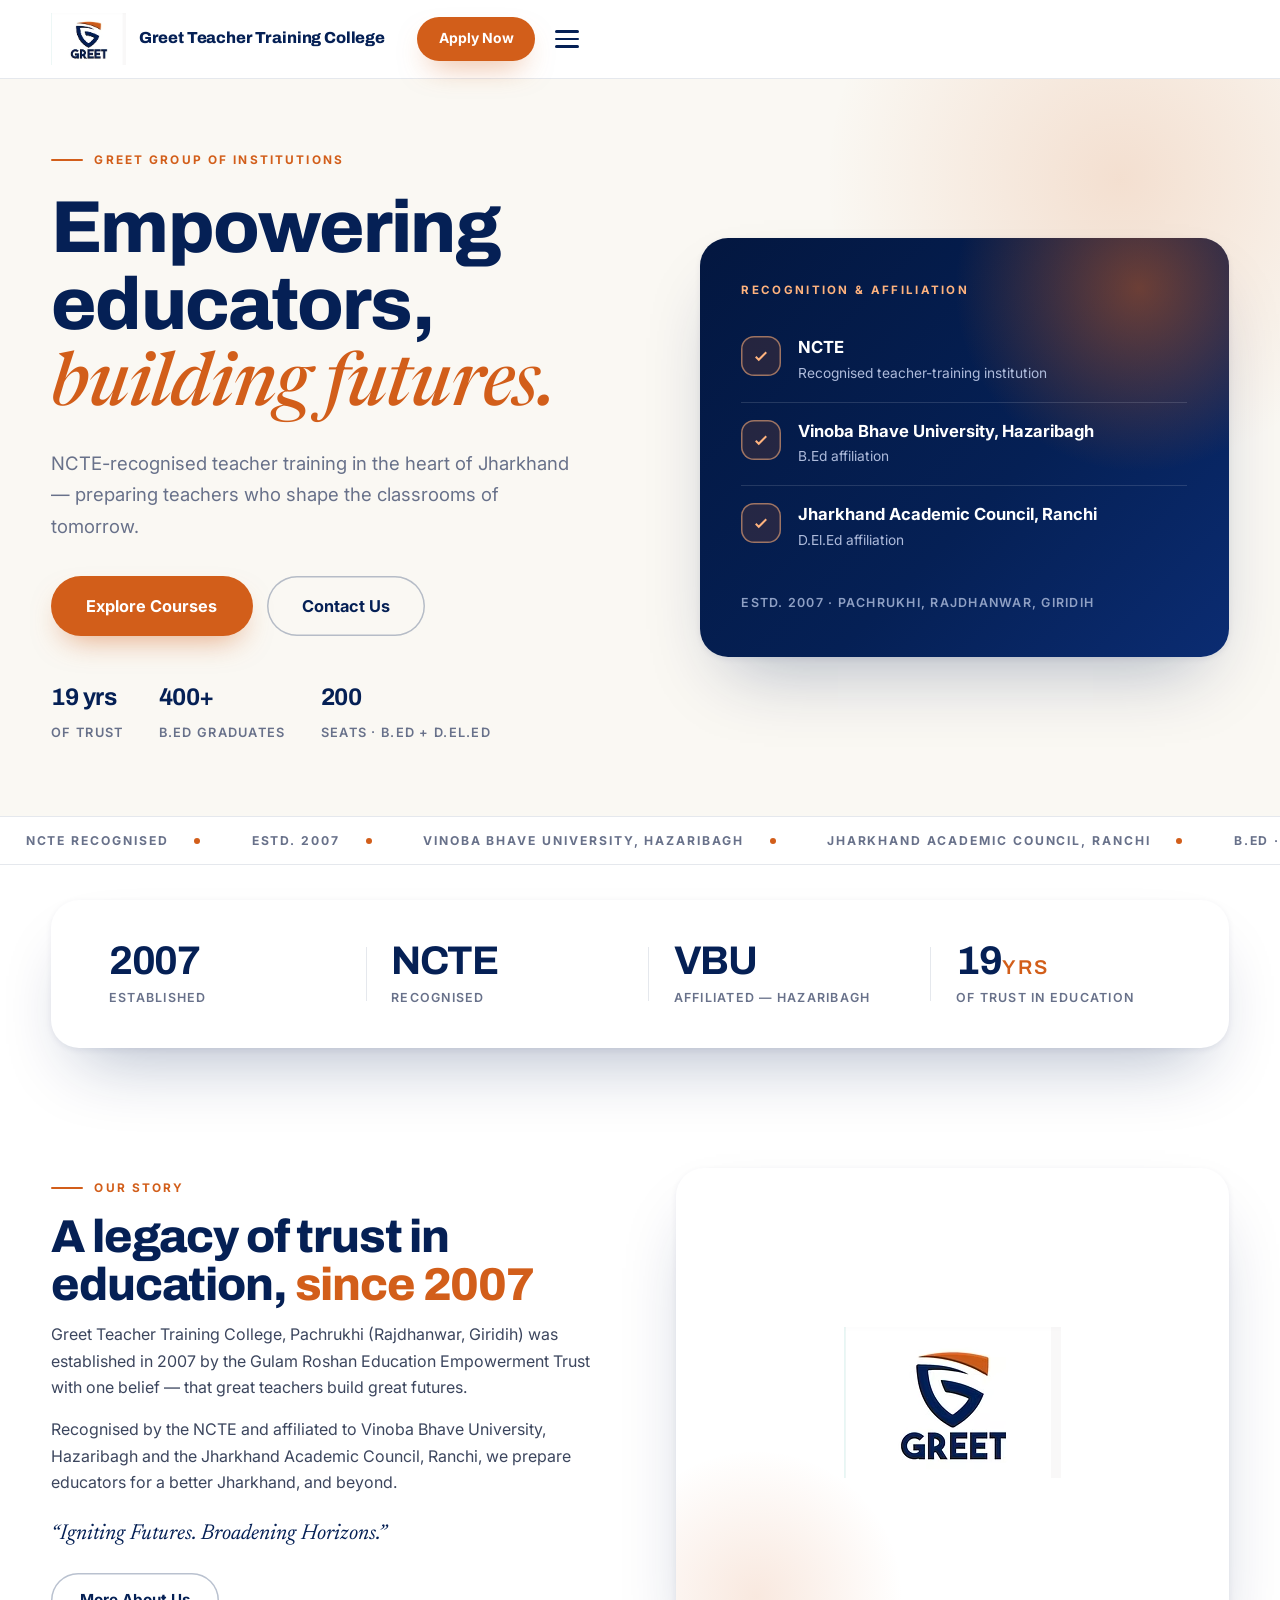
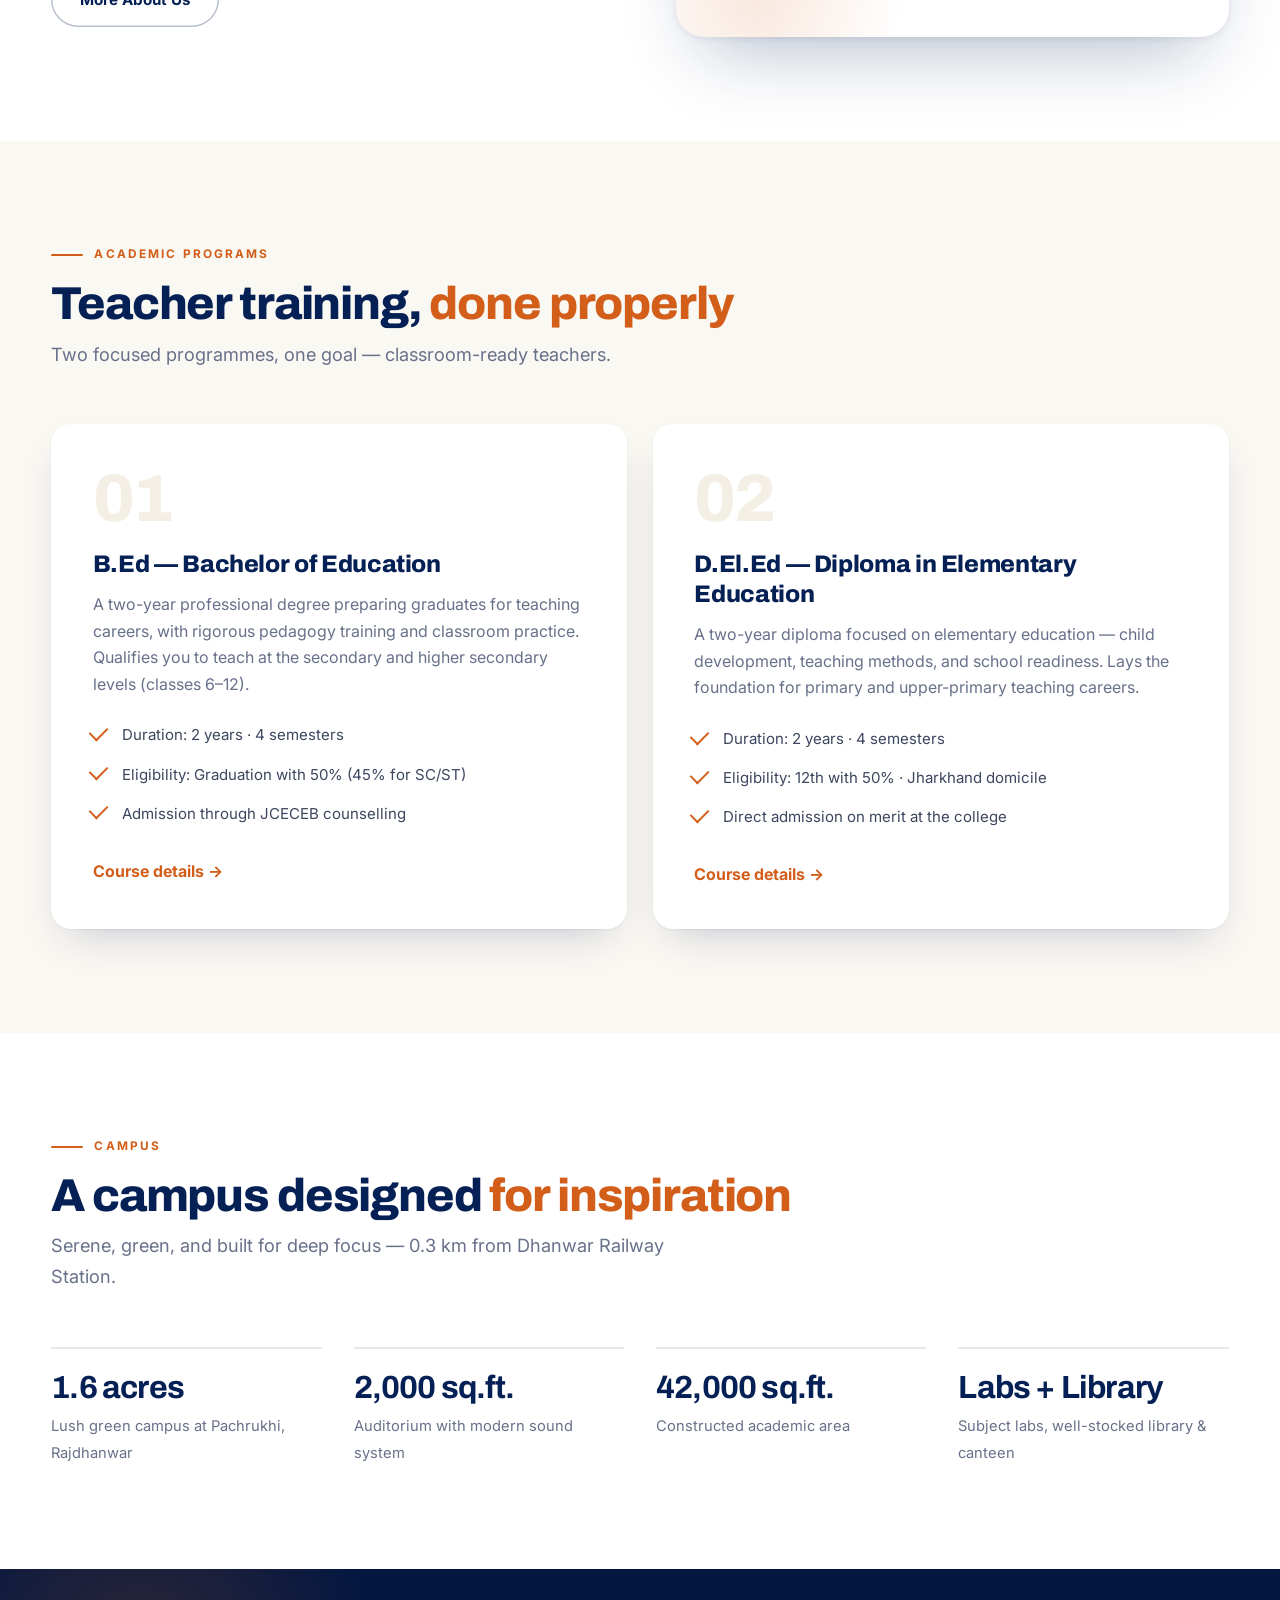
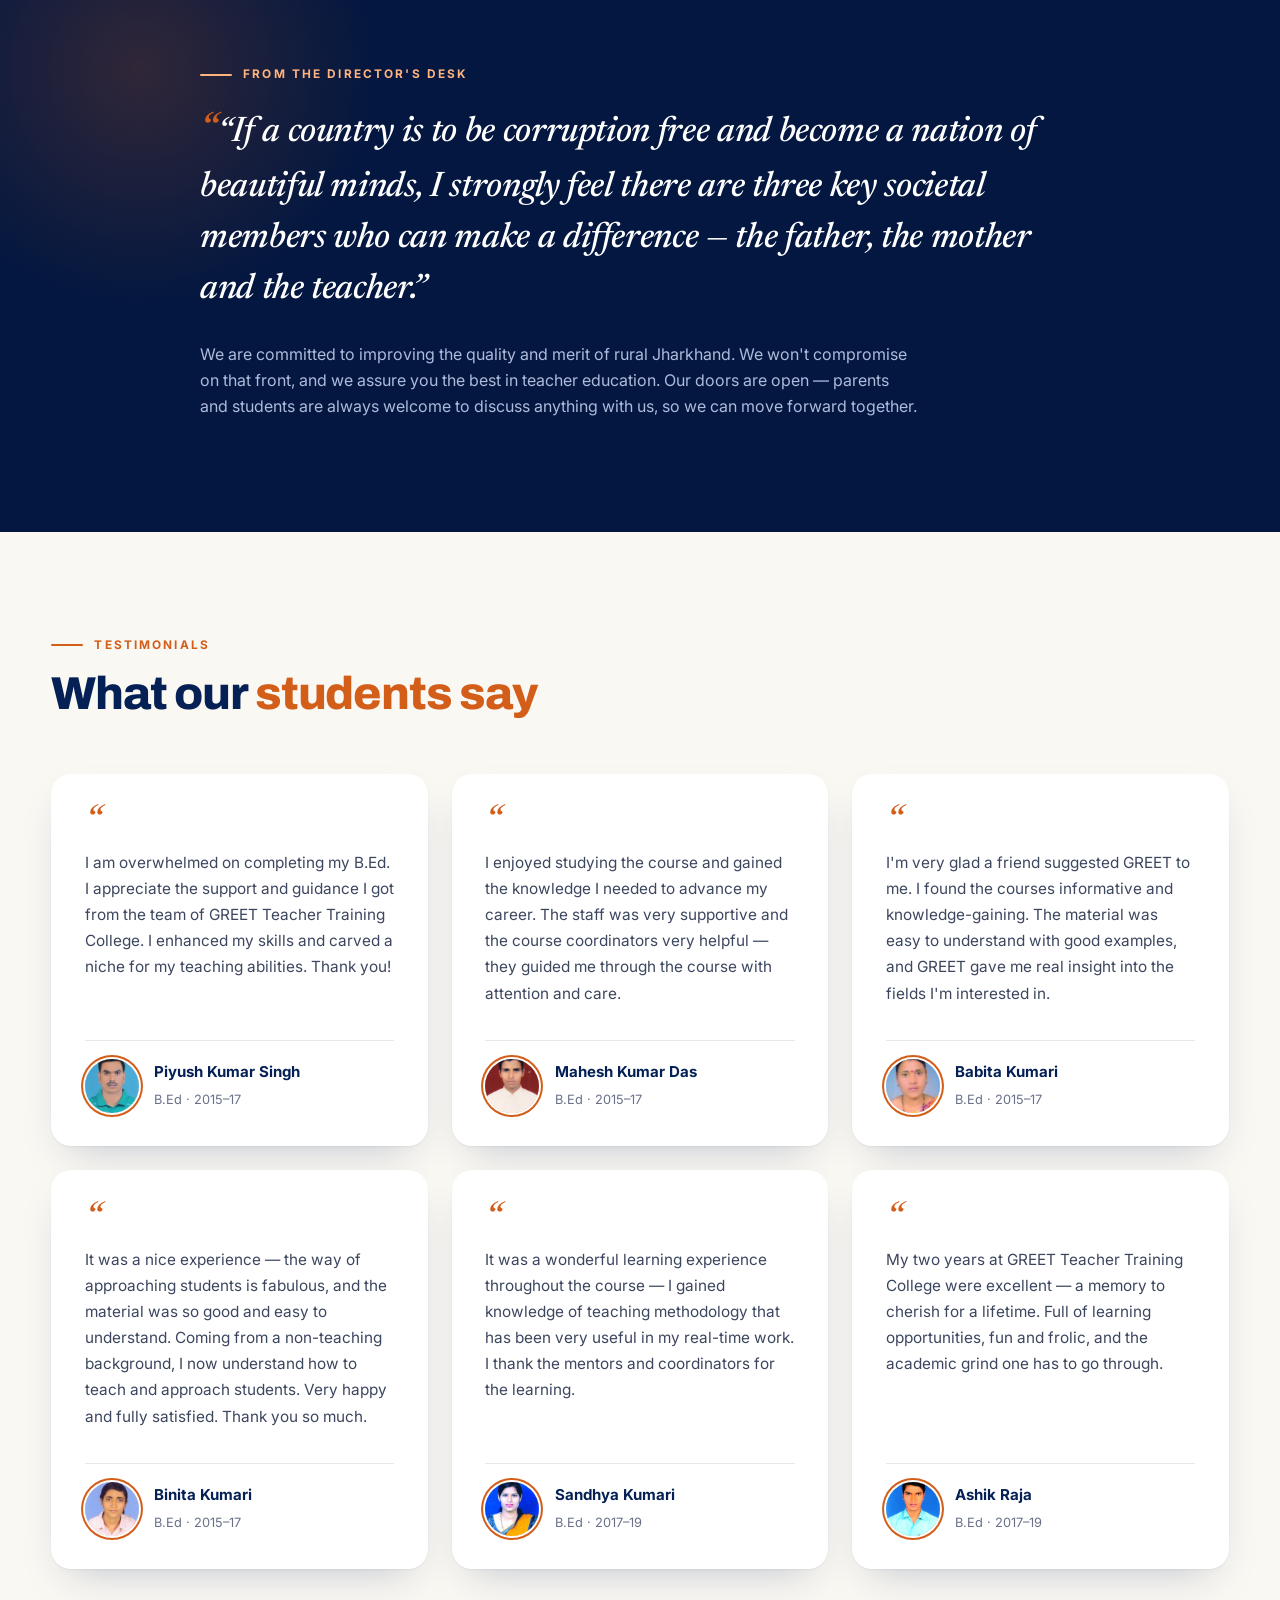
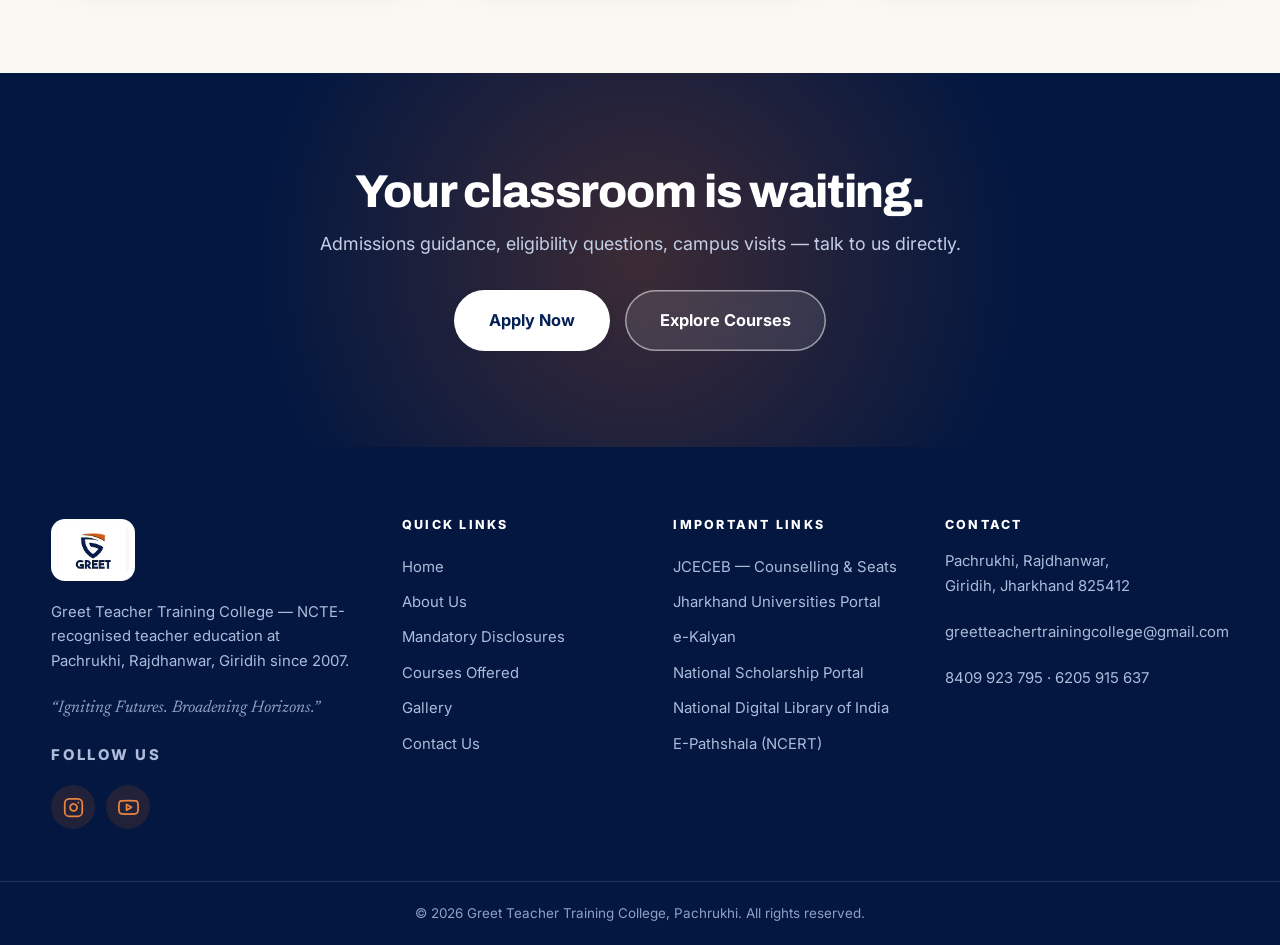
==== commit 437a034a: "Update index.html" ====
--- a/index.html
+++ b/index.html
@@ -5,7 +5,7 @@
 <meta name="viewport" content="width=device-width, initial-scale=1, viewport-fit=cover">
 <meta name="theme-color" content="#ffffff">
 <title>Greet Teacher Training College | B.Ed &amp; D.El.Ed in Giridih, Jharkhand</title>
-<meta name="description" content="Greet Teacher Training College, Pachrukhi (Rajdhanwar, Giridih) — NCTE-recognised B.Ed and D.El.Ed programmes affiliated to Vinoba Bhave University, Hazaribag and Jharkhand Academic Council, Ranchi. Empowering educators since 2007.">
+<meta name="description" content="Greet Teacher Training College, Pachrukhi (Rajdhanwar, Giridih) — NCTE-recognised B.Ed and D.El.Ed programmes affiliated to Vinoba Bhave University, Hazaribagh and Jharkhand Academic Council, Ranchi. Empowering educators since 2007.">
 <link rel="canonical" href="https://greetteachertrainingcollege.in/">
 <meta name="robots" content="index, follow, max-image-preview:large">
 <meta name="geo.region" content="IN-JH">
@@ -14,13 +14,13 @@
 <meta property="og:type" content="website">
 <meta property="og:site_name" content="Greet Teacher Training College">
 <meta property="og:title" content="Greet Teacher Training College | B.Ed & D.El.Ed in Giridih, Jharkhand">
-<meta property="og:description" content="NCTE-recognised B.Ed and D.El.Ed programmes at Pachrukhi, Rajdhanwar (Giridih, Jharkhand). Affiliated to Vinoba Bhave University, Hazaribag and Jharkhand Academic Council, Ranchi.">
+<meta property="og:description" content="NCTE-recognised B.Ed and D.El.Ed programmes at Pachrukhi, Rajdhanwar (Giridih, Jharkhand). Affiliated to Vinoba Bhave University, Hazaribagh and Jharkhand Academic Council, Ranchi.">
 <meta property="og:url" content="https://greetteachertrainingcollege.in/">
 <meta property="og:image" content="https://greetteachertrainingcollege.in/images/campus.jpg">
 <meta property="og:locale" content="en_IN">
 <meta name="twitter:card" content="summary_large_image">
 <meta name="twitter:title" content="Greet Teacher Training College | B.Ed & D.El.Ed in Giridih, Jharkhand">
-<meta name="twitter:description" content="NCTE-recognised B.Ed and D.El.Ed programmes at Pachrukhi, Rajdhanwar (Giridih, Jharkhand). Affiliated to VBU Hazaribag and JAC Ranchi.">
+<meta name="twitter:description" content="NCTE-recognised B.Ed and D.El.Ed programmes at Pachrukhi, Rajdhanwar (Giridih, Jharkhand). Affiliated to VBU Hazaribagh and JAC Ranchi.">
 <meta name="twitter:image" content="https://greetteachertrainingcollege.in/images/campus.jpg">
 <script type="application/ld+json">
 {
@@ -35,7 +35,7 @@
   ],
   "logo": "https://greetteachertrainingcollege.in/images/logo.png",
   "image": "https://greetteachertrainingcollege.in/images/campus.jpg",
-  "description": "NCTE-recognised teacher training college at Pachrukhi, Rajdhanwar (Giridih, Jharkhand) offering B.Ed and D.El.Ed programmes, affiliated to Vinoba Bhave University, Hazaribag and Jharkhand Academic Council, Ranchi.",
+  "description": "NCTE-recognised teacher training college at Pachrukhi, Rajdhanwar (Giridih, Jharkhand) offering B.Ed and D.El.Ed programmes, affiliated to Vinoba Bhave University, Hazaribagh and Jharkhand Academic Council, Ranchi.",
   "foundingDate": "2007",
   "address": {
     "@type": "PostalAddress",
@@ -59,7 +59,9 @@
 <link rel="preconnect" href="https://fonts.gstatic.com" crossorigin>
 <link href="https://fonts.googleapis.com/css2?family=Archivo:wght@500;600;700;800&family=Inter:wght@400;500;600;700&family=Newsreader:ital,opsz,wght@1,6..72,500;1,6..72,600&display=swap" rel="stylesheet">
 <link rel="stylesheet" href="css/styles.css?v=8">
-<link rel="icon" type="image/png" href="images/logo.png">
+<link rel="icon" type="image/png" sizes="288x288" href="images/favicon.png">
+  <link rel="shortcut icon" type="image/x-icon" href="favicon.ico">
+  <link rel="apple-touch-icon" href="images/favicon.png">
 </head>
 <body>
 
@@ -106,7 +108,7 @@
             <button class="nav-drop-btn" aria-expanded="false" aria-haspopup="true">Our Colleges
               <svg viewBox="0 0 24 24" width="12" height="12" fill="none" stroke="currentColor" stroke-width="2.4"><path d="m6 9 6 6 6-6"/></svg></button>
             <div class="nav-drop-menu">
-              <a href="https://example.com/physical-education-placeholder" target="_blank" rel="noopener">Physical Education
+              <a href="https://www.greetcollegeofphysicaleducation.com/" target="_blank" rel="noopener">Physical Education
                 <svg viewBox="0 0 24 24" width="11" height="11" fill="none" stroke="currentColor" stroke-width="2.4"><path d="M7 17 17 7M7 7h10v10"/></svg></a>
               <a href="https://www.greetnursingcollege.in/" target="_blank" rel="noopener">Nursing College
                 <svg viewBox="0 0 24 24" width="11" height="11" fill="none" stroke="currentColor" stroke-width="2.4"><path d="M7 17 17 7M7 7h10v10"/></svg></a>
@@ -160,7 +162,7 @@
               </li>
               <li>
                 <span class="hero-panel-tick"><svg viewBox="0 0 24 24" width="18" height="18" fill="none" stroke="currentColor" stroke-width="2.6"><path d="m5 13 4 4L19 7"/></svg></span>
-                <div><strong>Vinoba Bhave University, Hazaribag</strong><small>B.Ed affiliation</small></div>
+                <div><strong>Vinoba Bhave University, Hazaribagh</strong><small>B.Ed affiliation</small></div>
               </li>
               <li>
                 <span class="hero-panel-tick"><svg viewBox="0 0 24 24" width="18" height="18" fill="none" stroke="currentColor" stroke-width="2.6"><path d="m5 13 4 4L19 7"/></svg></span>
@@ -173,8 +175,8 @@
       </div>
       <div class="ticker" aria-hidden="true">
         <div class="ticker-track">
-          <span>NCTE Recognised</span><span>Estd. 2007</span><span>Vinoba Bhave University, Hazaribag</span><span>Jharkhand Academic Council, Ranchi</span><span>B.Ed · D.El.Ed</span><span>Pachrukhi, Rajdhanwar, Giridih</span>
-          <span>NCTE Recognised</span><span>Estd. 2007</span><span>Vinoba Bhave University, Hazaribag</span><span>Jharkhand Academic Council, Ranchi</span><span>B.Ed · D.El.Ed</span><span>Pachrukhi, Rajdhanwar, Giridih</span>
+          <span>NCTE Recognised</span><span>Estd. 2007</span><span>Vinoba Bhave University, Hazaribagh</span><span>Jharkhand Academic Council, Ranchi</span><span>B.Ed · D.El.Ed</span><span>Pachrukhi, Rajdhanwar, Giridih</span>
+          <span>NCTE Recognised</span><span>Estd. 2007</span><span>Vinoba Bhave University, Hazaribagh</span><span>Jharkhand Academic Council, Ranchi</span><span>B.Ed · D.El.Ed</span><span>Pachrukhi, Rajdhanwar, Giridih</span>
         </div>
       </div>
     </div>
@@ -183,7 +185,7 @@
       <div class="wrap stats-grid">
         <div class="stat reveal"><strong>2007</strong><span>Established</span></div>
         <div class="stat reveal"><strong>NCTE</strong><span>Recognised</span></div>
-        <div class="stat reveal"><strong>VBU</strong><span>Affiliated — Hazaribag</span></div>
+        <div class="stat reveal"><strong>VBU</strong><span>Affiliated — Hazaribagh</span></div>
         <div class="stat reveal"><strong>19<span class="yrs">yrs</span></strong><span>Of trust in education</span></div>
       </div>
     </div>
@@ -194,7 +196,7 @@
           <p class="eyebrow">Our Story</p>
           <h2>A legacy of trust in education, <span class="accent-text">since 2007</span></h2>
           <p>Greet Teacher Training College, Pachrukhi (Rajdhanwar, Giridih) was established in 2007 by the Gulam Roshan Education Empowerment Trust with one belief — that great teachers build great futures.</p>
-          <p>Recognised by the NCTE and affiliated to Vinoba Bhave University, Hazaribag and the Jharkhand Academic Council, Ranchi, we prepare educators for a better Jharkhand, and beyond.</p>
+          <p>Recognised by the NCTE and affiliated to Vinoba Bhave University, Hazaribagh and the Jharkhand Academic Council, Ranchi, we prepare educators for a better Jharkhand, and beyond.</p>
           <p class="tagline">“Igniting Futures. Broadening Horizons.”</p>
           <a href="#/about" class="btn btn-outline">More About Us</a>
         </div>
@@ -308,7 +310,7 @@
         <p>Discover your full potential within the serene and inspiring atmosphere of Pachrukhi, Rajdhanwar, Giridih. Our campus offers the perfect blend of tranquility and accessibility — just 0.3 km from Dhanwar Railway Station and 1.5 km from Bada Chowk, so you're seamlessly connected while enjoying an environment built for deep focus and personal growth.</p>
         <p>Spread over a lush green 1.6-acre landscape with 42,000 sq. ft. of constructed area, GREET's modern infrastructure includes dedicated, well-equipped classrooms, specialised laboratories for practical training, a spacious 2,000 sq. ft. auditorium with a modern sound system for seminars and events, comfortable common rooms, comprehensive fire-safety arrangements, and an on-campus canteen.</p>
         <h3>Academic excellence &amp; recognition</h3>
-        <p>Our professional journey is anchored by robust official recognition — including recognition by the National Council for Teacher Education (NCTE) and affiliation with Vinoba Bhave University, Hazaribag and the Jharkhand Academic Council, Ranchi.</p>
+        <p>Our professional journey is anchored by robust official recognition — including recognition by the National Council for Teacher Education (NCTE) and affiliation with Vinoba Bhave University, Hazaribagh and the Jharkhand Academic Council, Ranchi.</p>
         <p>Our Bachelor of Education (B.Ed) programme is crafted for graduates ready to shape young minds in secondary and higher secondary schools, while our Diploma in Elementary Education (D.El.Ed) equips intermediate-pass students with the foundational skills essential for primary education.</p>
         <p class="tagline">“Igniting Futures. Broadening Horizons. For a better Jharkhand, and beyond.”</p>
       </div>
@@ -318,7 +320,7 @@
         <div class="facts-grid">
           <div class="fact reveal"><strong>2007</strong><span>Year of establishment</span></div>
           <div class="fact reveal"><strong>NCTE</strong><span>National Council for Teacher Education — recognised</span></div>
-          <div class="fact reveal"><strong>VBU, Hazaribag</strong><span>Vinoba Bhave University affiliation</span></div>
+          <div class="fact reveal"><strong>VBU, Hazaribagh</strong><span>Vinoba Bhave University affiliation</span></div>
           <div class="fact reveal"><strong>JAC, Ranchi</strong><span>Jharkhand Academic Council affiliation</span></div>
         </div>
       </div>
@@ -357,7 +359,7 @@
           <h3>2 · Recognition &amp; Affiliation</h3>
           <dl>
             <div><dt>Recognition</dt><dd>Recognised by the National Council for Teacher Education (NCTE)</dd></div>
-            <div><dt>Affiliation</dt><dd>Affiliated to Vinoba Bhave University, Hazaribag</dd></div>
+            <div><dt>Affiliation</dt><dd>Affiliated to Vinoba Bhave University, Hazaribagh</dd></div>
             <div><dt>Affiliation</dt><dd>Affiliated to Jharkhand Academic Council, Ranchi</dd></div>
           </dl>
         </div>
@@ -658,8 +660,8 @@
     <div class="section">
       <div class="wrap narrow">
         <div class="disclosure reveal">
-          <h3>Vinoba Bhave University, Hazaribag</h3>
-          <p>Vinoba Bhave University is a NAAC B++ accredited, MHRD NIRF ranked (101–150) state university, established on 17 September 1992, with its headquarters at Hazaribag — the administrative nerve centre of the North Chotanagpur Division of Jharkhand. The university imparts undergraduate and postgraduate teaching in Physical Science, Life Science, Earth Science, Social Science, Humanities, Commerce, Engineering, Medical Science, Law, Education, Homoeopathy and Ayurveda, and conducts seminal research. Twenty-five postgraduate and undergraduate constituent colleges are managed and maintained by the university — including St. Columba's College, Hazaribag, one of the oldest and most renowned academies of Eastern India (estd. 1899). Around seventy undergraduate, professional and vocational institutions across the state are affiliated to the university.</p>
+          <h3>Vinoba Bhave University, Hazaribagh</h3>
+          <p>Vinoba Bhave University is a NAAC B++ accredited, MHRD NIRF ranked (101–150) state university, established on 17 September 1992, with its headquarters at Hazaribagh — the administrative nerve centre of the North Chotanagpur Division of Jharkhand. The university imparts undergraduate and postgraduate teaching in Physical Science, Life Science, Earth Science, Social Science, Humanities, Commerce, Engineering, Medical Science, Law, Education, Homoeopathy and Ayurveda, and conducts seminal research. Twenty-five postgraduate and undergraduate constituent colleges are managed and maintained by the university — including St. Columba's College, Hazaribagh, one of the oldest and most renowned academies of Eastern India (estd. 1899). Around seventy undergraduate, professional and vocational institutions across the state are affiliated to the university.</p>
           <p>The university has distinguished faculty members and an illustrious alumni body. Registered with the UGC under Section 12B, it is a member of the Association of Indian Universities (AIU), Delhi, and the Association of Commonwealth Universities (ACU), London, as well.</p>
           <p><strong>The college is affiliated to Vinoba Bhave University for its B.Ed course.</strong></p>
           <div class="doc-btns">
